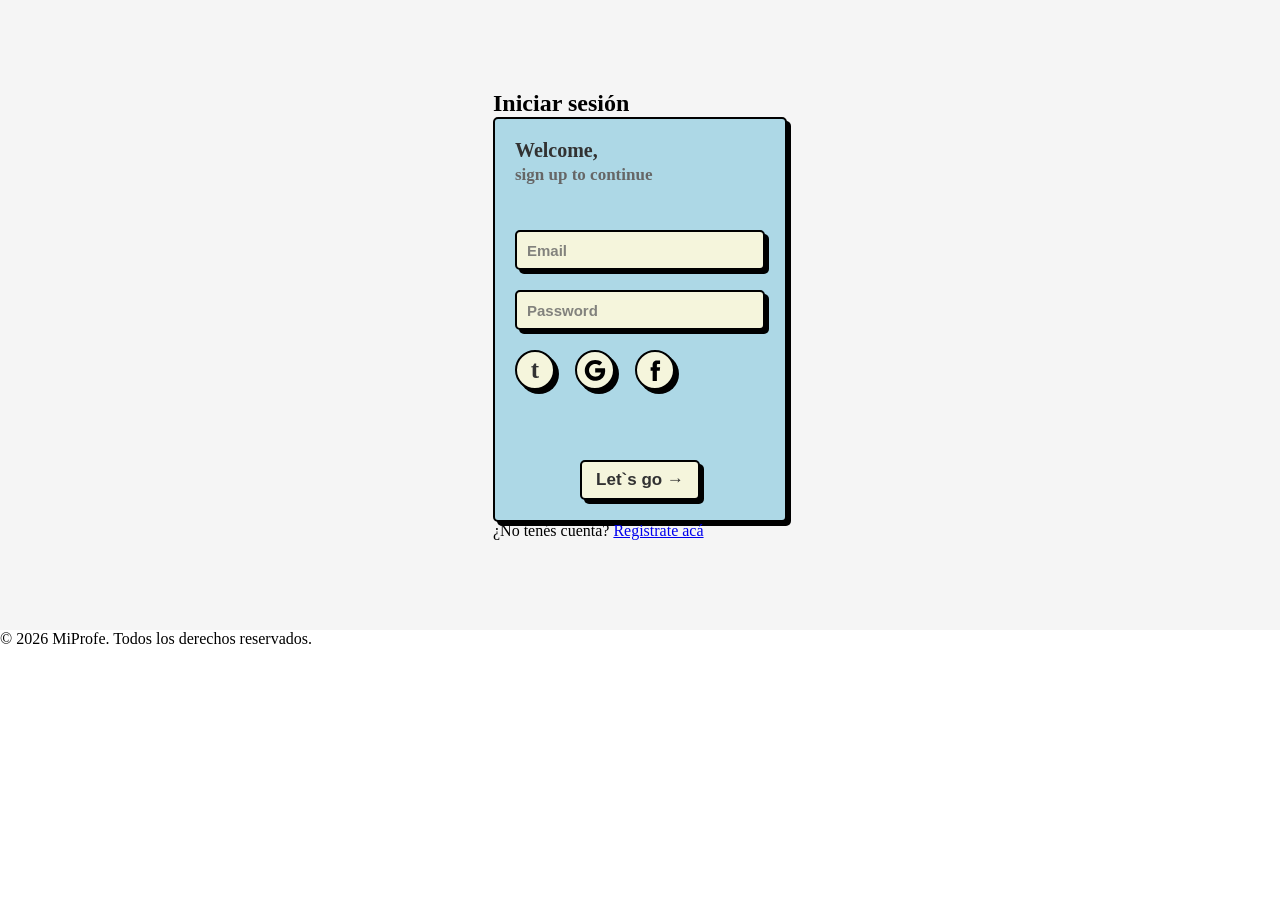
==== Login.html @ c134a7b1 "Agregamos formulario al login e implementamos el Style.css" ====
<!DOCTYPE html>
<html lang="en">
<head>
    <meta charset="UTF-8">
    <link rel="stylesheet" href="Estilo/style.css">
      <title>Iniciar sesión - MiProfe</title>
    <meta name="viewport" content="width=device-width, initial-scale=1.0">
</head>
<body>
  <main class="login-main">
    <section id="login">
      <h2>Iniciar sesión</h2>

     <!-- From Uiverse.io by ayyjayy2 --> 
<form class="form">
  <div class="title">Welcome,<br><span>sign up to continue</span></div>
  <input class="input" name="email" placeholder="Email" type="email">
  <input class="input" name="password" placeholder="Password" type="password">
  <div class="login-with">
    <div class="button-log"><b>t</b></div>
    <div class="button-log">
      <svg xmlns:xlink="http://www.w3.org/1999/xlink" xmlns="http://www.w3.org/2000/svg" xml:space="preserve" width="56.6934px" viewBox="0 0 56.6934 56.6934" version="1.1" style="enable-background:new 0 0 56.6934 56.6934;" id="Layer_1" height="56.6934px" class="icon"><path d="M51.981,24.4812c-7.7173-0.0038-15.4346-0.0019-23.1518-0.001c0.001,3.2009-0.0038,6.4018,0.0019,9.6017  c4.4693-0.001,8.9386-0.0019,13.407,0c-0.5179,3.0673-2.3408,5.8723-4.9258,7.5991c-1.625,1.0926-3.492,1.8018-5.4168,2.139  c-1.9372,0.3306-3.9389,0.3729-5.8713-0.0183c-1.9651-0.3921-3.8409-1.2108-5.4773-2.3649  c-2.6166-1.8383-4.6135-4.5279-5.6388-7.5549c-1.0484-3.0788-1.0561-6.5046,0.0048-9.5805  c0.7361-2.1679,1.9613-4.1705,3.5708-5.8002c1.9853-2.0324,4.5664-3.4853,7.3473-4.0811c2.3812-0.5083,4.8921-0.4113,7.2234,0.294  c1.9815,0.6016,3.8082,1.6874,5.3044,3.1163c1.5125-1.5039,3.0173-3.0164,4.527-4.5231c0.7918-0.811,1.624-1.5865,2.3908-2.4196  c-2.2928-2.1218-4.9805-3.8274-7.9172-4.9056C32.0723,4.0363,26.1097,3.995,20.7871,5.8372  C14.7889,7.8907,9.6815,12.3763,6.8497,18.0459c-0.9859,1.9536-1.7057,4.0388-2.1381,6.1836  C3.6238,29.5732,4.382,35.2707,6.8468,40.1378c1.6019,3.1768,3.8985,6.001,6.6843,8.215c2.6282,2.0958,5.6916,3.6439,8.9396,4.5078  c4.0984,1.0993,8.461,1.0743,12.5864,0.1355c3.7284-0.8581,7.256-2.6397,10.0725-5.24c2.977-2.7358,5.1006-6.3403,6.2249-10.2138  C52.5807,33.3171,52.7498,28.8064,51.981,24.4812z"></path></svg>
    </div>
    <div class="button-log">
      <svg class="icon" height="56.693px" id="Layer_1" version="1.1" viewBox="0 0 56.693 56.693" width="56.693px" xml:space="preserve" xmlns="http://www.w3.org/2000/svg" xmlns:xlink="http://www.w3.org/1999/xlink"><path d="M40.43,21.739h-7.645v-5.014c0-1.883,1.248-2.322,2.127-2.322c0.877,0,5.395,0,5.395,0V6.125l-7.43-0.029  c-8.248,0-10.125,6.174-10.125,10.125v5.518h-4.77v8.53h4.77c0,10.947,0,24.137,0,24.137h10.033c0,0,0-13.32,0-24.137h6.77  L40.43,21.739z"></path></svg>
    </div>
  </div>
  <button class="button-confirm">Let`s go →</button>
</form>
      <p>¿No tenés cuenta? <a href="Register.html">Registrate acá</a></p>
    </section>
  </main>

  <footer>
    <p>&copy; 2026 MiProfe. Todos los derechos reservados.</p>
  </footer>
</body>
</html>
---- Estilo/style.css ----
* {
  box-sizing: border-box;
  margin: 0;
  padding: 0;
}

/* Evita que el <ul> del botón afecte al nav */
.learn-more ul {
  list-style: none;
  margin: 0;
  padding: 0;
}
.login-main {
  display: flex;
  justify-content: center;
  align-items: center;
  height: 70vh;
  background-color: #f5f5f5;
}
.form {
  --input-focus: #2d8cf0;
  --font-color: #323232;
  --font-color-sub: #666;
  --bg-color: beige;
  --main-color: black;
  padding: 20px;
  background: lightblue;
  display: flex;
  flex-direction: column;
  align-items: flex-start;
  justify-content: center;
  gap: 20px;
  border-radius: 5px;
  border: 2px solid var(--main-color);
  box-shadow: 4px 4px var(--main-color);
}

.title {
  color: var(--font-color);
  font-weight: 900;
  font-size: 20px;
  margin-bottom: 25px;
}

.title span {
  color: var(--font-color-sub);
  font-weight: 600;
  font-size: 17px;
}

.input {
  width: 250px;
  height: 40px;
  border-radius: 5px;
  border: 2px solid var(--main-color);
  background-color: var(--bg-color);
  box-shadow: 4px 4px var(--main-color);
  font-size: 15px;
  font-weight: 600;
  color: var(--font-color);
  padding: 5px 10px;
  outline: none;
}

.input::placeholder {
  color: var(--font-color-sub);
  opacity: 0.8;
}

.input:focus {
  border: 2px solid var(--input-focus);
}

.login-with {
  display: flex;
  gap: 20px;
}

.button-log {
  cursor: pointer;
  width: 40px;
  height: 40px;
  border-radius: 100%;
  border: 2px solid var(--main-color);
  background-color: var(--bg-color);
  box-shadow: 4px 4px var(--main-color);
  color: var(--font-color);
  font-size: 25px;
  display: flex;
  justify-content: center;
  align-items: center;
}

.icon {
  width: 24px;
  height: 24px;
  fill: var(--main-color);
}

.button-log:active, .button-confirm:active {
  box-shadow: 0px 0px var(--main-color);
  transform: translate(3px, 3px);
}

.button-confirm {
  margin: 50px auto 0 auto;
  width: 120px;
  height: 40px;
  border-radius: 5px;
  border: 2px solid var(--main-color);
  background-color: var(--bg-color);
  box-shadow: 4px 4px var(--main-color);
  font-size: 17px;
  font-weight: 600;
  color: var(--font-color);
  cursor: pointer;
}
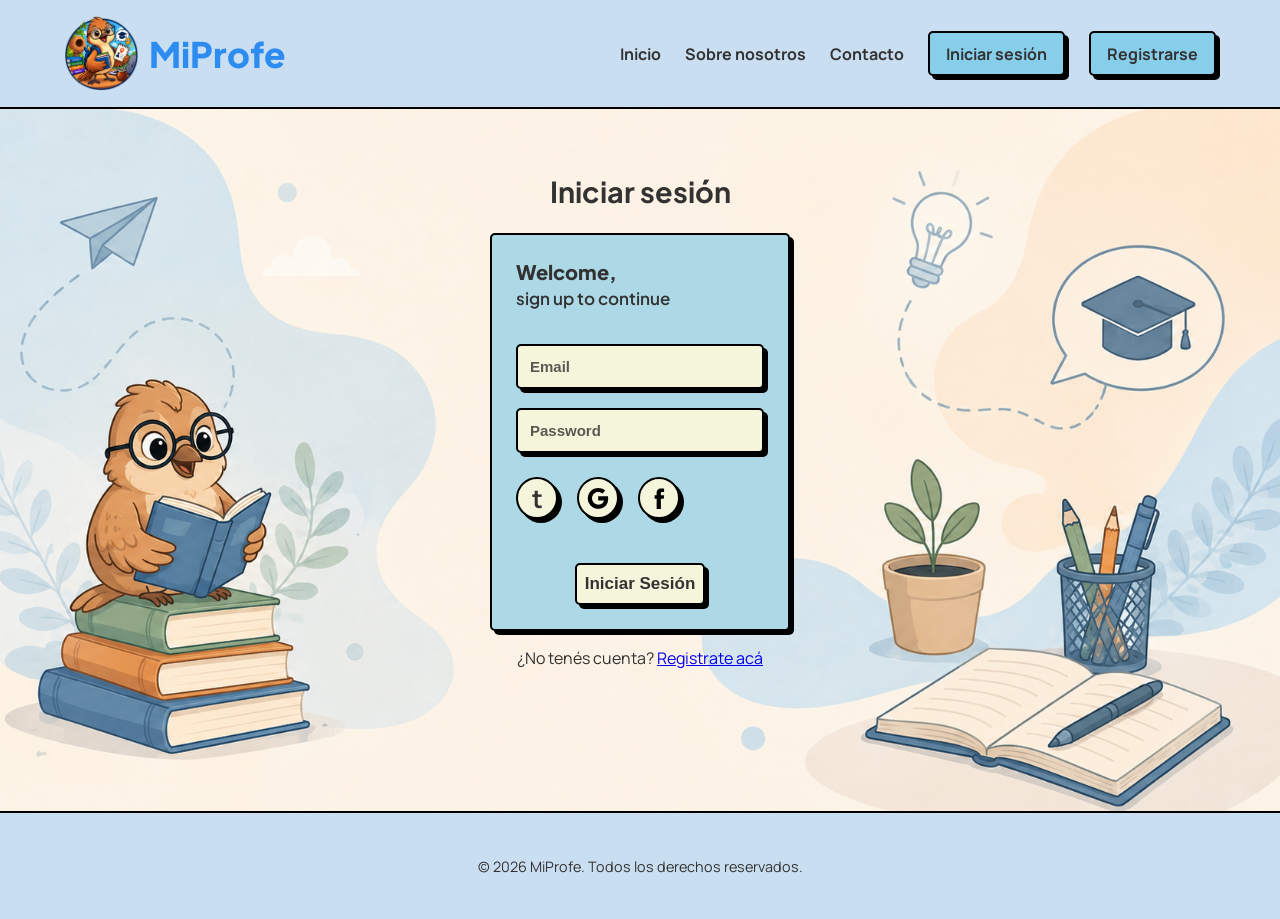
==== commit 308a3546: "Agregue carpeta de imagenes (logo, fondo), carpeta de estilo con sus respectivas variables, responsi" ====
--- a/Login.html
+++ b/Login.html
@@ -1,33 +1,83 @@
 <!DOCTYPE html>
 <html lang="en">
 <head>
-    <meta charset="UTF-8">
+  <meta charset="UTF-8">
     <link rel="stylesheet" href="Estilo/style.css">
+    <link rel="preconnect" href="https://fonts.googleapis.com">
+    <link rel="preconnect" href="https://fonts.gstatic.com" crossorigin>
+    <link href="https://fonts.googleapis.com/css2?family=Manrope:wght@400;500;600;700&family=Plus+Jakarta+Sans:wght@600;700;800&display=swap" rel="stylesheet">
+    <link rel="icon" href="./img/Logo_Principal.png">
       <title>Iniciar sesión - MiProfe</title>
     <meta name="viewport" content="width=device-width, initial-scale=1.0">
 </head>
 <body>
+<header>
+  <nav class="navbar">
+
+    <a href="index.html" class="logo">
+      <img src="./img/Logo_Principal.png" alt="">
+      MiProfe
+    </a>
+
+    <!-- Botón hamburguesa -->
+    <input type="checkbox" id="menu-toggle">
+
+    <label for="menu-toggle" class="menu__button">
+      <span></span>
+      <span></span>
+    </label>
+
+    <!-- Menú -->
+    <ul class="nav-links">
+      <li>
+        <a href="index.html">Inicio</a>
+      </li>
+
+      <li>
+        <a href="About.html">Sobre nosotros</a>
+      </li>
+
+      <li>
+        <a href="Contact.html">Contacto</a>
+      </li>
+
+      <li>
+        <a href="Login.html" class="nav-login">
+          Iniciar sesión
+        </a>
+      </li>
+
+      <li>
+        <a href="Register.html" class="nav-register">
+          Registrarse
+        </a>
+      </li>
+    </ul>
+
+  </nav>
+</header>
+
   <main class="login-main">
     <section id="login">
       <h2>Iniciar sesión</h2>
 
      <!-- From Uiverse.io by ayyjayy2 --> 
-<form class="form">
-  <div class="title">Welcome,<br><span>sign up to continue</span></div>
-  <input class="input" name="email" placeholder="Email" type="email">
-  <input class="input" name="password" placeholder="Password" type="password">
-  <div class="login-with">
-    <div class="button-log"><b>t</b></div>
-    <div class="button-log">
-      <svg xmlns:xlink="http://www.w3.org/1999/xlink" xmlns="http://www.w3.org/2000/svg" xml:space="preserve" width="56.6934px" viewBox="0 0 56.6934 56.6934" version="1.1" style="enable-background:new 0 0 56.6934 56.6934;" id="Layer_1" height="56.6934px" class="icon"><path d="M51.981,24.4812c-7.7173-0.0038-15.4346-0.0019-23.1518-0.001c0.001,3.2009-0.0038,6.4018,0.0019,9.6017  c4.4693-0.001,8.9386-0.0019,13.407,0c-0.5179,3.0673-2.3408,5.8723-4.9258,7.5991c-1.625,1.0926-3.492,1.8018-5.4168,2.139  c-1.9372,0.3306-3.9389,0.3729-5.8713-0.0183c-1.9651-0.3921-3.8409-1.2108-5.4773-2.3649  c-2.6166-1.8383-4.6135-4.5279-5.6388-7.5549c-1.0484-3.0788-1.0561-6.5046,0.0048-9.5805  c0.7361-2.1679,1.9613-4.1705,3.5708-5.8002c1.9853-2.0324,4.5664-3.4853,7.3473-4.0811c2.3812-0.5083,4.8921-0.4113,7.2234,0.294  c1.9815,0.6016,3.8082,1.6874,5.3044,3.1163c1.5125-1.5039,3.0173-3.0164,4.527-4.5231c0.7918-0.811,1.624-1.5865,2.3908-2.4196  c-2.2928-2.1218-4.9805-3.8274-7.9172-4.9056C32.0723,4.0363,26.1097,3.995,20.7871,5.8372  C14.7889,7.8907,9.6815,12.3763,6.8497,18.0459c-0.9859,1.9536-1.7057,4.0388-2.1381,6.1836  C3.6238,29.5732,4.382,35.2707,6.8468,40.1378c1.6019,3.1768,3.8985,6.001,6.6843,8.215c2.6282,2.0958,5.6916,3.6439,8.9396,4.5078  c4.0984,1.0993,8.461,1.0743,12.5864,0.1355c3.7284-0.8581,7.256-2.6397,10.0725-5.24c2.977-2.7358,5.1006-6.3403,6.2249-10.2138  C52.5807,33.3171,52.7498,28.8064,51.981,24.4812z"></path></svg>
-    </div>
-    <div class="button-log">
-      <svg class="icon" height="56.693px" id="Layer_1" version="1.1" viewBox="0 0 56.693 56.693" width="56.693px" xml:space="preserve" xmlns="http://www.w3.org/2000/svg" xmlns:xlink="http://www.w3.org/1999/xlink"><path d="M40.43,21.739h-7.645v-5.014c0-1.883,1.248-2.322,2.127-2.322c0.877,0,5.395,0,5.395,0V6.125l-7.43-0.029  c-8.248,0-10.125,6.174-10.125,10.125v5.518h-4.77v8.53h4.77c0,10.947,0,24.137,0,24.137h10.033c0,0,0-13.32,0-24.137h6.77  L40.43,21.739z"></path></svg>
-    </div>
-  </div>
-  <button class="button-confirm">Let`s go →</button>
-</form>
-      <p>¿No tenés cuenta? <a href="Register.html">Registrate acá</a></p>
+        <form class="form">
+          <div class="title">Welcome,<br><span>sign up to continue</span></div>
+          <input class="input" name="email" placeholder="Email" type="email">
+          <input class="input" name="password" placeholder="Password" type="password">
+          <div class="login-with">
+            <div class="button-log"><b>t</b></div>
+            <div class="button-log">
+              <svg xmlns:xlink="http://www.w3.org/1999/xlink" xmlns="http://www.w3.org/2000/svg" xml:space="preserve" width="56.6934px" viewBox="0 0 56.6934 56.6934" version="1.1" style="enable-background:new 0 0 56.6934 56.6934;" id="Layer_1" height="56.6934px" class="icon"><path d="M51.981,24.4812c-7.7173-0.0038-15.4346-0.0019-23.1518-0.001c0.001,3.2009-0.0038,6.4018,0.0019,9.6017  c4.4693-0.001,8.9386-0.0019,13.407,0c-0.5179,3.0673-2.3408,5.8723-4.9258,7.5991c-1.625,1.0926-3.492,1.8018-5.4168,2.139  c-1.9372,0.3306-3.9389,0.3729-5.8713-0.0183c-1.9651-0.3921-3.8409-1.2108-5.4773-2.3649  c-2.6166-1.8383-4.6135-4.5279-5.6388-7.5549c-1.0484-3.0788-1.0561-6.5046,0.0048-9.5805  c0.7361-2.1679,1.9613-4.1705,3.5708-5.8002c1.9853-2.0324,4.5664-3.4853,7.3473-4.0811c2.3812-0.5083,4.8921-0.4113,7.2234,0.294  c1.9815,0.6016,3.8082,1.6874,5.3044,3.1163c1.5125-1.5039,3.0173-3.0164,4.527-4.5231c0.7918-0.811,1.624-1.5865,2.3908-2.4196  c-2.2928-2.1218-4.9805-3.8274-7.9172-4.9056C32.0723,4.0363,26.1097,3.995,20.7871,5.8372  C14.7889,7.8907,9.6815,12.3763,6.8497,18.0459c-0.9859,1.9536-1.7057,4.0388-2.1381,6.1836  C3.6238,29.5732,4.382,35.2707,6.8468,40.1378c1.6019,3.1768,3.8985,6.001,6.6843,8.215c2.6282,2.0958,5.6916,3.6439,8.9396,4.5078  c4.0984,1.0993,8.461,1.0743,12.5864,0.1355c3.7284-0.8581,7.256-2.6397,10.0725-5.24c2.977-2.7358,5.1006-6.3403,6.2249-10.2138  C52.5807,33.3171,52.7498,28.8064,51.981,24.4812z"></path></svg>
+            </div>
+            <div class="button-log">
+              <svg class="icon" height="56.693px" id="Layer_1" version="1.1" viewBox="0 0 56.693 56.693" width="56.693px" xml:space="preserve" xmlns="http://www.w3.org/2000/svg" xmlns:xlink="http://www.w3.org/1999/xlink"><path d="M40.43,21.739h-7.645v-5.014c0-1.883,1.248-2.322,2.127-2.322c0.877,0,5.395,0,5.395,0V6.125l-7.43-0.029  c-8.248,0-10.125,6.174-10.125,10.125v5.518h-4.77v8.53h4.77c0,10.947,0,24.137,0,24.137h10.033c0,0,0-13.32,0-24.137h6.77  L40.43,21.739z"></path></svg>
+            </div>
+          </div>
+          <button class="button-confirm">Iniciar Sesión</button>
+        </form>
+          <p>¿No tenés cuenta? <a href="Register.html">Registrate acá</a></p>
     </section>
   </main>
 
--- a/Estilo/style.css
+++ b/Estilo/style.css
@@ -2,6 +2,277 @@
   box-sizing: border-box;
   margin: 0;
   padding: 0;
+}
+:root {
+
+  /* =========================
+     COLORES
+  ========================= */
+
+  --color-primary: #2d8cf0;
+  --color-primary-dark: #1769aa;
+  --color-secondary: #87ceeb;
+
+  --navbar-bg: #c9dff1;
+  --navbar-text: #323232;
+
+  --form-bg: lightblue;
+  --input-bg: beige;
+
+  --font-color: #323232;
+  --font-color-sub: #666666;
+
+  --border-color: #000000;
+
+  /* =========================
+     SOMBRAS
+  ========================= */
+
+  --shadow: 4px 4px var(--border-color);
+
+  /* =========================
+     TIPOGRAFÍAS
+  ========================= */
+
+  --font-heading: 'Plus Jakarta Sans', sans-serif;
+  --font-body: 'Manrope', sans-serif;
+
+  /* =========================
+     BORDES
+  ========================= */
+
+  --border-radius: 5px;
+}
+body {
+  font-family: var(--font-body);
+  color: var(--font-color);
+}
+
+h1,
+h2,
+h3,
+.logo,
+.title {
+  font-family: var(--font-heading);
+}
+.nav-links a,
+.nav-login,
+.nav-register {
+  font-family: var(--font-body);
+  font-weight: 900;
+}
+/* =========================
+   NAVBAR
+========================= */
+
+header {
+  width: 100%;
+  background-color: var(--navbar-bg);
+  border-bottom: 2px solid var(--border-color);
+}
+
+.navbar {
+  position: relative;
+  flex-wrap: wrap;
+
+  width: 100%;
+  min-height: 10vh;
+
+  padding: 1rem 5vw;
+
+  display: flex;
+  justify-content: space-between;
+  align-items: center;
+
+  background-color: var(--navbar-bg);
+}
+
+/* =========================
+   LOGO
+========================= */
+
+.logo {
+  display: flex;
+  align-items: center;
+  gap: 0.6rem;
+
+  color: var(--color-primary);
+
+  font-family: var(--font-heading);
+  font-size: 2.2rem;
+  font-weight: 800;
+
+  text-decoration: none;
+}
+
+.logo img {
+  width: 75px;
+  height: 75px;
+
+  object-fit: contain;
+}
+
+.logo span {
+  line-height: 1;
+}
+
+/* =========================
+   LINKS
+========================= */
+
+.nav-links {
+  display: flex;
+  align-items: center;
+  gap: 1.5rem;
+
+  list-style: none;
+
+  margin: 0;
+  padding: 0;
+}
+
+.nav-links a {
+  color: var(--navbar-text);
+
+  font-family: var(--font-body);
+  font-weight: 700;
+
+  text-decoration: none;
+
+  transition: 0.2s ease;
+}
+
+.nav-links a:hover {
+  color: var(--color-primary);
+}
+
+/* =========================
+   BOTÓN LOGIN
+========================= */
+
+.nav-login {
+  display: inline-block;
+
+  padding: 0.6rem 1rem;
+
+  border: 2px solid var(--border-color);
+  border-radius: var(--border-radius);
+
+  background-color: var(--color-secondary);
+
+  box-shadow: var(--shadow);
+
+  transition: 0.15s ease;
+}
+
+.nav-login:hover {
+  color: var(--navbar-text) !important;
+  transform: translate(2px, 2px);
+  box-shadow: 2px 2px var(--border-color);
+}
+
+/* =========================
+   BOTÓN REGISTRARSE
+========================= */
+
+.nav-register {
+  display: inline-block;
+
+  padding: 0.6rem 1rem;
+
+  border: 2px solid var(--border-color);
+  border-radius: var(--border-radius);
+
+  background-color: var(--color-secondary);
+
+  color: var(--font-color) !important;
+
+  box-shadow: var(--shadow);
+
+  transition: 0.15s ease;
+}
+
+.nav-register:hover {
+  color: var(--font-color) !important;
+
+  transform: translate(2px, 2px);
+
+  box-shadow: 2px 2px var(--border-color);
+}
+
+/* =========================
+   HAMBURGER MENU
+========================= */
+
+#menu-toggle {
+  display: none;
+}
+
+.menu__button {
+  display: none;
+
+  position: relative;
+
+  width: 40px;
+  height: 40px;
+
+  cursor: pointer;
+
+  align-items: center;
+  justify-content: center;
+
+  border-radius: 50%;
+
+  background-color: var(--navbar-bg);
+
+  border: 2px solid var(--border-color);
+
+  box-shadow: var(--shadow);
+
+  transition: 0.2s ease;
+}
+
+/* Barras */
+
+.menu__button span {
+  position: absolute;
+
+  width: 20px;
+  height: 2px;
+
+  background-color: var(--navbar-text);
+
+  border-radius: 2px;
+
+  transition: 0.3s ease;
+}
+
+.menu__button span:first-child {
+  transform: translateY(-4px);
+}
+
+.menu__button span:last-child {
+  transform: translateY(4px);
+}
+
+/* =========================
+   HAMBURGER ABIERTO
+========================= */
+
+#menu-toggle:checked + .menu__button {
+  background-color: var(--color-primary);
+}
+
+#menu-toggle:checked + .menu__button span {
+  background-color: white;
+}
+
+#menu-toggle:checked + .menu__button span:first-child {
+  transform: rotate(45deg);
+}
+
+#menu-toggle:checked + .menu__button span:last-child {
+  transform: rotate(-45deg);
 }
 
 /* Evita que el <ul> del botón afecte al nav */
@@ -11,35 +282,59 @@
   padding: 0;
 }
 .login-main {
+  min-height: 78vh;
+  padding: 4rem 2rem;
+
   display: flex;
   justify-content: center;
-  align-items: center;
-  height: 70vh;
-  background-color: #f5f5f5;
+  align-items: flex-start;
+
+  background-image: url("../img/Fondo_Login_Register.png");
+  background-size: cover;
+  background-position: center;
+  background-repeat: no-repeat;
+}
+
+#login {
+  display: flex;
+  flex-direction: column;
+  align-items: center;
+  gap: 1rem;
+}
+
+#login h2 {
+  font-size: 1.8rem;
+  margin-bottom: 0.5rem;
 }
 .form {
-  --input-focus: #2d8cf0;
-  --font-color: #323232;
-  --font-color-sub: #666;
-  --bg-color: beige;
-  --main-color: black;
-  padding: 20px;
-  background: lightblue;
+  --input-focus: var(--color-primary);
+  --font-color: var(--font-color);
+  --font-color-sub: var(--font-color-sub);
+  --bg-color: var(--input-bg);
+  --main-color: var(--border-color);
+
+  width: 300px;
+  padding: 1.5rem;
+
+  background: var(--form-bg);
+
   display: flex;
   flex-direction: column;
   align-items: flex-start;
   justify-content: center;
-  gap: 20px;
-  border-radius: 5px;
-  border: 2px solid var(--main-color);
-  box-shadow: 4px 4px var(--main-color);
+
+  gap: 1.2rem;
+
+  border-radius: var(--border-radius);
+  border: 2px solid var(--border-color);
+  box-shadow: var(--shadow);
 }
 
 .title {
   color: var(--font-color);
   font-weight: 900;
   font-size: 20px;
-  margin-bottom: 25px;
+  margin-bottom: 1rem;
 }
 
 .title span {
@@ -49,16 +344,20 @@
 }
 
 .input {
-  width: 250px;
-  height: 40px;
-  border-radius: 5px;
-  border: 2px solid var(--main-color);
-  background-color: var(--bg-color);
-  box-shadow: 4px 4px var(--main-color);
+  width: 100%;
+  height: 45px;
+
+  border-radius: var(--border-radius);
+  border: 2px solid var(--border-color);
+
+  background-color: var(--input-bg);
+  box-shadow: var(--shadow);
+
   font-size: 15px;
   font-weight: 600;
   color: var(--font-color);
-  padding: 5px 10px;
+
+  padding: 0.5rem 0.75rem;
   outline: none;
 }
 
@@ -73,19 +372,25 @@
 
 .login-with {
   display: flex;
-  gap: 20px;
+  gap: 1.2rem;
+  margin-top: 0.3rem;
 }
 
 .button-log {
   cursor: pointer;
-  width: 40px;
-  height: 40px;
-  border-radius: 100%;
-  border: 2px solid var(--main-color);
-  background-color: var(--bg-color);
-  box-shadow: 4px 4px var(--main-color);
+
+  width: 42px;
+  height: 42px;
+
+  border-radius: 50%;
+  border: 2px solid var(--border-color);
+
+  background-color: var(--input-bg);
+  box-shadow: var(--shadow);
+
   color: var(--font-color);
   font-size: 25px;
+
   display: flex;
   justify-content: center;
   align-items: center;
@@ -103,16 +408,97 @@
 }
 
 .button-confirm {
-  margin: 50px auto 0 auto;
-  width: 120px;
-  height: 40px;
-  border-radius: 5px;
-  border: 2px solid var(--main-color);
-  background-color: var(--bg-color);
-  box-shadow: 4px 4px var(--main-color);
+  margin: 1.5rem auto 0 auto;
+
+  width: 130px;
+  height: 42px;
+
+  border-radius: var(--border-radius);
+  border: 2px solid var(--border-color);
+
+  background-color: var(--input-bg);
+  box-shadow: var(--shadow);
+
   font-size: 17px;
   font-weight: 600;
   color: var(--font-color);
+
   cursor: pointer;
 }
 
+footer {
+  min-height: 12vh;
+
+  display: flex;
+  justify-content: center;
+  align-items: center;
+
+  padding: 1rem;
+
+  background-color: var(--navbar-bg);
+  border-top: 2px solid var(--border-color);
+
+  color: var(--font-color);
+  font-size: 0.9rem;
+}
+
+/* =========================
+   TABLET / CELULAR
+========================= */
+
+@media (max-width: 768px) {
+
+  .navbar {
+    min-height: 9vh;
+
+    padding: 1rem 5vw;
+
+    flex-direction: row;
+    justify-content: space-between;
+  }
+
+  /* Mostrar botón */
+
+  .menu__button {
+    display: flex;
+  }
+
+  /* Ocultar menú */
+
+.nav-links {
+  display: none;
+
+  width: 100%;
+
+  padding: 1.5rem 1rem;
+
+  flex-direction: column;
+  align-items: center;
+
+  gap: 1.2rem;
+
+  background-color: var(--navbar-bg);
+}
+
+  /* Mostrar menú */
+
+  #menu-toggle:checked ~ .nav-links {
+    display: flex;
+  }
+
+  .nav-links li {
+    width: 100%;
+
+    text-align: center;
+  }
+
+  .nav-login,
+  .nav-register {
+    display: block;
+
+    width: 90%;
+
+    margin: 0 auto;
+  }
+
+}
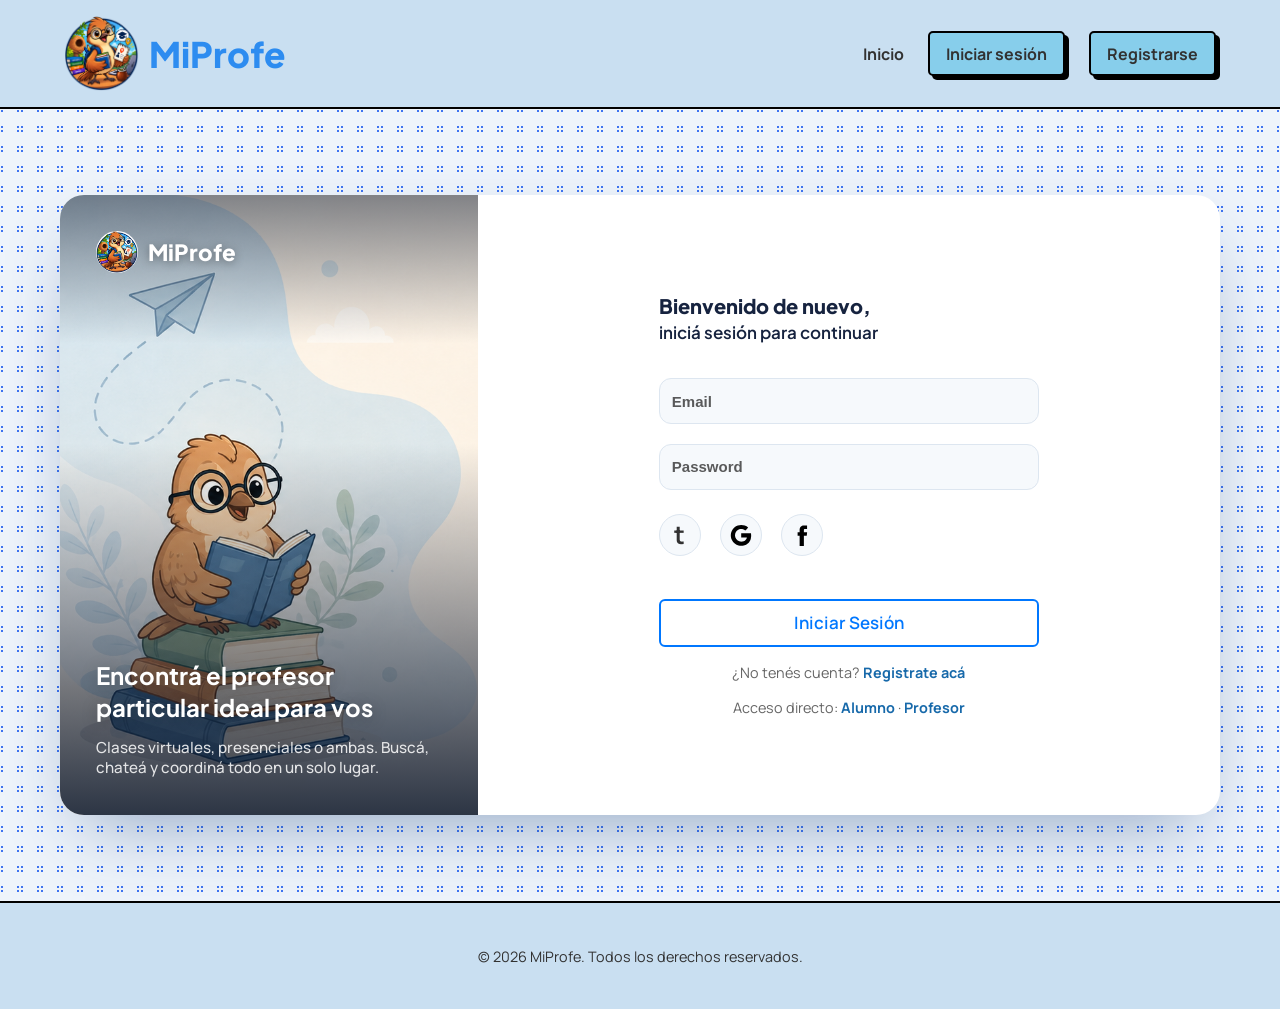
==== commit f4ba93c9: "modifique el diseño de index, alumnos y profesores" ====
--- a/Login.html
+++ b/Login.html
@@ -34,14 +34,6 @@
       </li>
 
       <li>
-        <a href="About.html">Sobre nosotros</a>
-      </li>
-
-      <li>
-        <a href="Contact.html">Contacto</a>
-      </li>
-
-      <li>
         <a href="Login.html" class="nav-login">
           Iniciar sesión
         </a>
@@ -57,15 +49,34 @@
   </nav>
 </header>
 
-  <main class="login-main">
-    <section id="login">
-      <h2>Iniciar sesión</h2>
+  <main class="Principal-Registro">
+    <div class="auth-layout">
 
-     <!-- From Uiverse.io by ayyjayy2 --> 
-        <form class="form">
-          <div class="title">Welcome,<br><span>sign up to continue</span></div>
-          <input class="input" name="email" placeholder="Email" type="email">
-          <input class="input" name="password" placeholder="Password" type="password">
+      <div class="auth-visual">
+        <div class="auth-visual-content">
+          <a href="index.html" class="auth-visual-logo">
+            <img src="./img/Logo_Principal.png" alt="">
+            MiProfe
+          </a>
+
+          <blockquote class="auth-visual-quote">
+            Encontrá el profesor particular ideal para vos
+            <span>Clases virtuales, presenciales o ambas. Buscá, chateá y coordiná todo en un solo lugar.</span>
+          </blockquote>
+        </div>
+      </div>
+
+      <div class="auth-panel">
+        <!-- Mismo estilo que Register.html -->
+        <form class="form form--register form--login" action="#" method="post">
+          <div class="title">Bienvenido de nuevo,<br><span>iniciá sesión para continuar</span></div>
+
+          <label for="email" class="sr-only">Email</label>
+          <input class="input" name="email" id="email" placeholder="Email" type="email">
+
+          <label for="password" class="sr-only">Password</label>
+          <input class="input" name="password" id="password" placeholder="Password" type="password">
+
           <div class="login-with">
             <div class="button-log"><b>t</b></div>
             <div class="button-log">
@@ -75,10 +86,14 @@
               <svg class="icon" height="56.693px" id="Layer_1" version="1.1" viewBox="0 0 56.693 56.693" width="56.693px" xml:space="preserve" xmlns="http://www.w3.org/2000/svg" xmlns:xlink="http://www.w3.org/1999/xlink"><path d="M40.43,21.739h-7.645v-5.014c0-1.883,1.248-2.322,2.127-2.322c0.877,0,5.395,0,5.395,0V6.125l-7.43-0.029  c-8.248,0-10.125,6.174-10.125,10.125v5.518h-4.77v8.53h4.77c0,10.947,0,24.137,0,24.137h10.033c0,0,0-13.32,0-24.137h6.77  L40.43,21.739z"></path></svg>
             </div>
           </div>
-          <button class="button-confirm">Iniciar Sesión</button>
+
+          <button type="submit" class="button-confirm">Iniciar Sesión</button>
         </form>
-          <p>¿No tenés cuenta? <a href="Register.html">Registrate acá</a></p>
-    </section>
+        <p class="auth-switch">¿No tenés cuenta? <a href="Register.html">Registrate acá</a></p>
+        <p class="auth-switch">Acceso directo: <a href="alumno/principalAlumno.html">Alumno</a> · <a href="profesor/PrincipalProfesor.html">Profesor</a></p>
+      </div>
+
+    </div>
   </main>
 
   <footer>
--- a/Estilo/style.css
+++ b/Estilo/style.css
@@ -23,6 +23,11 @@
   --font-color-sub: #666666;
 
   --border-color: #000000;
+
+  --accent-verde: #22b07d;
+  --accent-naranja: #ff8a3d;
+  --accent-violeta: #8b5cf6;
+  --accent-rojo: #e6483f;
 
   /* =========================
      SOMBRAS
@@ -281,31 +286,6 @@
   margin: 0;
   padding: 0;
 }
-.login-main {
-  min-height: 78vh;
-  padding: 4rem 2rem;
-
-  display: flex;
-  justify-content: center;
-  align-items: flex-start;
-
-  background-image: url("../img/Fondo_Login_Register.png");
-  background-size: cover;
-  background-position: center;
-  background-repeat: no-repeat;
-}
-
-#login {
-  display: flex;
-  flex-direction: column;
-  align-items: center;
-  gap: 1rem;
-}
-
-#login h2 {
-  font-size: 1.8rem;
-  margin-bottom: 0.5rem;
-}
 .form {
   --input-focus: var(--color-primary);
   --font-color: var(--font-color);
@@ -501,4 +481,1197 @@
     margin: 0 auto;
   }
 
+}
+
+.Principal-Registro {
+  min-height: 88vh;
+  padding: 2.5rem 2rem;
+
+  display: flex;
+  justify-content: center;
+  align-items: center;
+
+  /* From Uiverse.io by Deri-Kurniawan */
+  background-color: #eef4fb;
+  background-image:
+    radial-gradient(circle at 10% 10%, #3e73f0 5%, transparent 5%),
+    radial-gradient(circle at 90% 10%, #3e73f0 5%, transparent 5%),
+    radial-gradient(circle at 90% 90%, #3e73f0 5%, transparent 5%),
+    radial-gradient(circle at 10% 90%, #3e73f0 5%, transparent 5%);
+  background-size: 20px 20px;
+}
+
+/* =========================
+   AUTH LAYOUT (Register) - panel dividido
+========================= */
+
+.auth-layout {
+  width: 100%;
+  max-width: 1160px;
+
+  display: flex;
+  align-items: stretch;
+  min-height: 620px;
+
+  background-color: #ffffff;
+  border-radius: 24px;
+  box-shadow: 0 30px 70px -25px rgba(23, 62, 122, 0.45);
+
+  overflow: hidden;
+}
+
+.auth-visual {
+  position: relative;
+  flex: 1 1 36%;
+  min-width: 280px;
+
+  background-image: url("../img/Fondo_Login_Register.png");
+  background-size: cover;
+  background-position: left center;
+}
+
+.auth-visual::after {
+  content: "";
+  position: absolute;
+  inset: 0;
+
+  background:
+    linear-gradient(to bottom, rgba(8, 20, 40, 0.5) 0%, rgba(8, 20, 40, 0) 24%),
+    linear-gradient(to top, rgba(8, 20, 40, 0.85) 0%, rgba(8, 20, 40, 0) 60%);
+}
+
+.auth-visual-content {
+  position: relative;
+  z-index: 1;
+
+  height: 100%;
+  padding: 2.25rem;
+
+  display: flex;
+  flex-direction: column;
+  justify-content: space-between;
+}
+
+.auth-visual-logo {
+  display: flex;
+  align-items: center;
+  gap: 0.6rem;
+
+  font-family: var(--font-heading);
+  font-size: 1.4rem;
+  font-weight: 800;
+  color: #ffffff;
+  text-decoration: none;
+  text-shadow: 0 2px 10px rgba(0, 0, 0, 0.35);
+}
+
+.auth-visual-logo img {
+  width: 42px;
+  height: 42px;
+
+  border-radius: 50%;
+  background-color: #ffffff;
+  object-fit: contain;
+}
+
+.auth-visual-quote {
+  max-width: 22rem;
+  margin: 0;
+
+  font-family: var(--font-heading);
+  font-size: 1.5rem;
+  font-weight: 700;
+  line-height: 1.35;
+  color: #ffffff;
+  text-shadow: 0 2px 16px rgba(0, 0, 0, 0.25);
+}
+
+.auth-visual-quote span {
+  display: block;
+  margin-top: 0.9rem;
+
+  font-family: var(--font-body);
+  font-size: 0.95rem;
+  font-weight: 500;
+  color: rgba(255, 255, 255, 0.85);
+  text-shadow: none;
+}
+
+.auth-panel {
+  flex: 1 1 64%;
+
+  display: flex;
+  flex-direction: column;
+  align-items: center;
+  justify-content: center;
+  gap: 1rem;
+
+  padding: 3rem 2.5rem;
+}
+
+.auth-switch {
+  font-size: 0.9rem;
+  color: var(--font-color-sub);
+  text-align: center;
+}
+
+.auth-switch a {
+  color: var(--color-primary-dark);
+  font-weight: 700;
+  text-decoration: none;
+}
+
+.auth-switch a:hover {
+  text-decoration: underline;
+}
+
+@media (max-width: 860px) {
+  .Principal-Registro {
+    padding: 1.5rem 1rem;
+  }
+
+  .auth-layout {
+    flex-direction: column;
+    min-height: auto;
+    border-radius: 20px;
+  }
+
+  .auth-visual {
+    flex: none;
+    min-height: 180px;
+  }
+
+  .auth-visual-quote {
+    font-size: 1.2rem;
+  }
+
+  .auth-panel {
+    padding: 2rem 1.5rem;
+  }
+}
+
+.Principal-inicio {
+  min-height: 78vh;
+  padding: 15px 0 15px 0;
+
+  display: flex;
+  justify-content: center;
+  align-items: center;
+  flex-direction: column;
+
+  /* From Uiverse.io by Deri-Kurniawan */
+  background-color: #eef4fb;
+  background-image:
+    radial-gradient(circle at 10% 10%, #3e73f0 5%, transparent 5%),
+    radial-gradient(circle at 90% 10%, #3e73f0 5%, transparent 5%),
+    radial-gradient(circle at 90% 90%, #3e73f0 5%, transparent 5%),
+    radial-gradient(circle at 10% 90%, #3e73f0 5%, transparent 5%);
+  background-size: 20px 20px;
+}
+
+/* =========================
+   AUTH (Login / Register) - look moderno de tarjeta
+   (extiende .form / .input / .button-confirm originales)
+========================= */
+
+.form--register {
+  width: 100%;
+  max-width: 580px;
+
+  background: transparent;
+  border: none;
+  box-shadow: none;
+  padding: 0;
+}
+
+/* Login usa la misma tarjeta pero más angosta (solo 2 campos) */
+.form--login {
+  max-width: 380px;
+}
+
+/* Look moderno compartido por Login y Register */
+.form--register .title {
+  color: #16233f;
+}
+
+.form--register .title span {
+  color: var(--font-color-sub);
+}
+
+.form--register .input {
+  height: 46px;
+
+  border: 1.5px solid #dde6f0;
+  border-radius: 12px;
+  box-shadow: none;
+  background-color: #f6f9fc;
+}
+
+.form--register .input:focus {
+  border-color: var(--color-primary);
+  background-color: #ffffff;
+  box-shadow: 0 0 0 4px rgba(45, 140, 240, 0.15);
+}
+
+.form--register textarea.input {
+  height: auto;
+}
+
+.form--register .option-group {
+  border: 1.5px solid #dde6f0;
+  border-radius: 12px;
+  box-shadow: none;
+  background-color: #f6f9fc;
+}
+
+.form--register .form-subtitle {
+  border-top: 1.5px solid #dde6f0;
+}
+
+/* From Uiverse.io by yaasiinaxmed, adaptado a botón de ancho completo */
+.form--register .button-confirm {
+  --color: #0077ff;
+
+  width: 100%;
+  height: 48px;
+  overflow: hidden;
+
+  display: flex;
+  align-items: center;
+  justify-content: center;
+
+  font-family: inherit;
+  font-size: 17px;
+  color: var(--color);
+
+  background: transparent;
+  border: 2px solid var(--color);
+  border-radius: 6px;
+  box-shadow: none;
+
+  position: relative;
+  z-index: 1;
+  cursor: pointer;
+}
+
+.form--register .button-confirm::before {
+  content: "";
+  position: absolute;
+  z-index: -1;
+
+  width: 1000px;
+  height: 1000px;
+  border-radius: 50%;
+  background: var(--color);
+
+  top: 100%;
+  left: 100%;
+  transition: 0.3s all;
+}
+
+.form--register .button-confirm:hover {
+  color: #ffffff;
+}
+
+.form--register .button-confirm:hover::before {
+  top: -160px;
+  left: -160px;
+}
+
+.form--register .button-log {
+  border: 1.5px solid #dde6f0;
+  box-shadow: none;
+  background-color: #f6f9fc;
+}
+
+.form--register .button-log:active {
+  box-shadow: none;
+  transform: translateY(1px);
+}
+
+/* Radios ocultos que controlan el paso actual (sin JS) */
+.step-toggle {
+  display: none;
+}
+
+.form-step {
+  width: 100%;
+
+  display: flex;
+  flex-direction: column;
+  align-items: flex-start;
+  gap: 1.2rem;
+}
+
+#contenido-paso-2 {
+  display: none;
+}
+
+.form:has(#paso-2:checked) #contenido-paso-1 {
+  display: none;
+}
+
+.form:has(#paso-2:checked) #contenido-paso-2 {
+  display: flex;
+}
+
+.form-step-title {
+  align-self: flex-start;
+
+  font-family: var(--font-heading);
+  font-size: 0.85rem;
+  font-weight: 800;
+  letter-spacing: 0.04em;
+  text-transform: uppercase;
+  color: var(--color-primary-dark);
+}
+
+.paso-atras {
+  align-self: flex-start;
+
+  font-size: 0.85rem;
+  font-weight: 700;
+  color: var(--font-color-sub);
+  text-decoration: underline;
+
+  cursor: pointer;
+}
+
+.form-fields {
+  width: 100%;
+
+  display: grid;
+  grid-template-columns: 1fr 1fr;
+  align-items: start;
+  gap: 1rem 1.2rem;
+}
+
+/* Elementos que ocupan las 2 columnas dentro de .form-fields */
+.form-fields .form-subtitle,
+.form-fields textarea.input,
+.form-fields .option-group,
+.form-fields .field-wide {
+  grid-column: 1 / -1;
+}
+
+@media (max-width: 560px) {
+  .form-fields {
+    grid-template-columns: 1fr;
+  }
+}
+
+.form-subtitle {
+  align-self: stretch;
+  margin-top: 0.2rem;
+  padding-top: 0.9rem;
+
+  border-top: 2px dashed var(--border-color);
+
+  font-family: var(--font-heading);
+  font-size: 0.8rem;
+  font-weight: 800;
+  letter-spacing: 0.04em;
+  text-transform: uppercase;
+  color: var(--color-primary-dark);
+}
+
+.form select.input {
+  cursor: pointer;
+}
+
+.form textarea.input {
+  height: auto;
+  min-height: 90px;
+
+  font-family: var(--font-body);
+  resize: vertical;
+}
+
+.sr-only {
+  position: absolute;
+
+  width: 1px;
+  height: 1px;
+  margin: -1px;
+  padding: 0;
+
+  overflow: hidden;
+  clip: rect(0, 0, 0, 0);
+  white-space: nowrap;
+  border: 0;
+}
+
+/* Grupo de opciones (radios/checkboxes): selección de rol, modalidad, etc. */
+.option-group {
+  width: 100%;
+
+  border: 2px solid var(--border-color);
+  border-radius: var(--border-radius);
+
+  background-color: var(--input-bg);
+  box-shadow: var(--shadow);
+
+  padding: 0.75rem 1rem 0.9rem;
+}
+
+.option-group legend {
+  margin-left: -0.3rem;
+  padding: 0 0.3rem;
+
+  font-size: 0.8rem;
+  font-weight: 700;
+  color: var(--font-color-sub);
+}
+
+.option-list {
+  display: flex;
+  flex-wrap: wrap;
+  gap: 0.9rem;
+  margin-top: 0.5rem;
+}
+
+.option-item {
+  display: flex;
+  align-items: center;
+  gap: 0.4rem;
+
+  font-size: 0.9rem;
+  font-weight: 600;
+  color: var(--font-color);
+
+  cursor: pointer;
+}
+
+.option-item input {
+  width: 16px;
+  height: 16px;
+
+  accent-color: var(--color-primary);
+  cursor: pointer;
+}
+
+.terms-check {
+  display: flex;
+  align-items: flex-start;
+  gap: 0.6rem;
+
+  font-size: 0.85rem;
+  color: var(--font-color-sub);
+
+  cursor: pointer;
+}
+
+.terms-check input {
+  flex-shrink: 0;
+  margin-top: 0.2rem;
+
+  width: 16px;
+  height: 16px;
+
+  accent-color: var(--color-primary);
+  cursor: pointer;
+}
+
+.terms-check span {
+  flex: 1 1 auto;
+  min-width: 0;
+}
+
+.terms-check a {
+  color: var(--color-primary-dark);
+  font-weight: 700;
+}
+
+/* Mostrar solo los campos del rol elegido (los navegadores sin
+   soporte para :has() simplemente muestran ambos bloques) */
+.form:has(#rol-alumno:checked) .campos-profesor {
+  display: none;
+}
+
+.form:has(#rol-profesor:checked) .campos-alumno {
+  display: none;
+}
+
+@media (max-width: 480px) {
+  .form--register {
+    width: 100%;
+  }
+}
+
+/* =========================
+   INDEX - MAIN (secciones)
+========================= */
+
+.Principal-inicio {
+  padding: 3rem 4vw;
+}
+
+.inicio-contenido {
+  width: 100%;
+  max-width: 1220px;
+  margin: 0 auto;
+
+  display: flex;
+  flex-direction: column;
+  gap: 4.5rem;
+
+  padding: 3rem 4vw 4rem;
+
+  background-color: #ffffff;
+  border: 2px solid var(--border-color);
+  border-radius: var(--border-radius);
+  box-shadow: 8px 8px var(--border-color);
+}
+
+.inicio-contenido > section {
+  width: 100%;
+  max-width: 1100px;
+  margin: 0 auto;
+}
+
+.badge {
+  display: inline-block;
+
+  padding: 0.4rem 0.9rem;
+
+  border: 2px solid var(--border-color);
+  border-radius: 20px;
+
+  background-color: var(--color-secondary);
+
+  font-size: 0.8rem;
+  font-weight: 700;
+  color: var(--font-color);
+}
+
+.badge--center {
+  display: block;
+  width: fit-content;
+  margin: 0 auto 1rem;
+}
+
+/* --- Hero --- */
+
+.hero {
+  display: grid;
+  grid-template-columns: 1.1fr 0.9fr;
+  align-items: center;
+  gap: 3rem;
+}
+
+.hero-content {
+  display: flex;
+  flex-direction: column;
+  align-items: flex-start;
+  gap: 1.1rem;
+}
+
+.hero-content h1 {
+  font-size: 2.6rem;
+  line-height: 1.15;
+  color: var(--font-color);
+}
+
+.hero-content h1 .highlight {
+  color: var(--color-primary);
+}
+
+.hero-subtitle {
+  max-width: 32rem;
+  color: var(--font-color-sub);
+  font-size: 1.05rem;
+}
+
+.hero-popular {
+  font-size: 0.9rem;
+  color: var(--font-color-sub);
+}
+
+.hero-popular strong {
+  color: var(--font-color);
+}
+
+.hero-search {
+  width: 100%;
+
+  display: flex;
+  flex-wrap: wrap;
+  gap: 0.7rem;
+
+  padding: 0.6rem;
+
+  border: 2px solid var(--border-color);
+  border-radius: var(--border-radius);
+
+  background-color: var(--input-bg);
+  box-shadow: var(--shadow);
+}
+
+.hero-search-field {
+  flex: 1 1 220px;
+
+  display: flex;
+  align-items: center;
+  gap: 0.5rem;
+
+  padding: 0 0.6rem;
+}
+
+.hero-search-field--zona {
+  flex: 0 1 160px;
+  border-left: 2px solid var(--border-color);
+}
+
+.hero-search-icon {
+  flex-shrink: 0;
+  width: 18px;
+  height: 18px;
+  color: var(--font-color-sub);
+}
+
+.hero-search input {
+  width: 100%;
+  height: 42px;
+
+  border: none;
+  background: transparent;
+
+  font-family: var(--font-body);
+  font-size: 0.9rem;
+  color: var(--font-color);
+
+  outline: none;
+}
+
+.hero-search input::placeholder {
+  color: var(--font-color-sub);
+}
+
+.hero-search button {
+  flex: 0 0 auto;
+
+  padding: 0 1.4rem;
+
+  border: 2px solid var(--border-color);
+  border-radius: var(--border-radius);
+
+  background-color: var(--color-primary);
+
+  font-family: var(--font-body);
+  font-weight: 700;
+  color: #ffffff;
+
+  cursor: pointer;
+  transition: 0.15s ease;
+}
+
+.hero-search button:hover {
+  transform: translate(2px, 2px);
+}
+
+/* --- Hero visual / tarjeta de perfil --- */
+
+.hero-visual {
+  position: relative;
+
+  display: flex;
+  justify-content: center;
+  align-items: center;
+
+  min-height: 320px;
+}
+
+.hero-visual-bg {
+  position: absolute;
+  inset: 10% 0 0 10%;
+
+  border: 2px solid var(--border-color);
+  border-radius: 24px;
+
+  background-color: var(--color-secondary);
+}
+
+.profile-card {
+  position: relative;
+  z-index: 1;
+
+  width: min(320px, 100%);
+  padding: 1.25rem;
+
+  display: flex;
+  flex-direction: column;
+  gap: 1rem;
+
+  background-color: #ffffff;
+  border: 2px solid var(--border-color);
+  border-radius: var(--border-radius);
+  box-shadow: var(--shadow);
+}
+
+.profile-card-top,
+.profe-card .profile-card-top {
+  display: flex;
+  align-items: center;
+  gap: 0.7rem;
+}
+
+.avatar {
+  flex-shrink: 0;
+
+  width: 44px;
+  height: 44px;
+
+  display: flex;
+  align-items: center;
+  justify-content: center;
+
+  border: 2px solid var(--border-color);
+  border-radius: 50%;
+
+  background-color: var(--color-secondary);
+
+  font-family: var(--font-heading);
+  font-weight: 800;
+  font-size: 0.85rem;
+  color: var(--font-color);
+}
+
+.profile-card-info {
+  flex: 1 1 auto;
+  min-width: 0;
+}
+
+.profile-card-info strong {
+  display: block;
+  font-family: var(--font-heading);
+  font-size: 0.95rem;
+}
+
+.profile-card-info p {
+  font-size: 0.8rem;
+  color: var(--font-color-sub);
+}
+
+.rating {
+  flex-shrink: 0;
+  font-weight: 700;
+  font-size: 0.9rem;
+  color: var(--font-color);
+}
+
+.profile-card-tags {
+  display: flex;
+  flex-wrap: wrap;
+  gap: 0.5rem;
+}
+
+.profile-card-tags span {
+  padding: 0.3rem 0.7rem;
+
+  border: 2px solid var(--border-color);
+  border-radius: var(--border-radius);
+
+  background-color: var(--input-bg);
+
+  font-size: 0.75rem;
+  font-weight: 600;
+}
+
+.profile-card-bottom {
+  display: flex;
+  align-items: center;
+  justify-content: space-between;
+  gap: 0.6rem;
+}
+
+.price {
+  font-family: var(--font-heading);
+  font-weight: 800;
+  font-size: 1.15rem;
+  color: var(--font-color);
+}
+
+.price span {
+  font-family: var(--font-body);
+  font-weight: 500;
+  font-size: 0.8rem;
+  color: var(--font-color-sub);
+}
+
+.profile-card-bottom a {
+  padding: 0.5rem 0.9rem;
+
+  border: 2px solid var(--border-color);
+  border-radius: var(--border-radius);
+
+  background-color: var(--color-primary);
+  box-shadow: var(--shadow);
+
+  font-size: 0.8rem;
+  font-weight: 700;
+  color: #ffffff;
+  text-decoration: none;
+
+  transition: 0.15s ease;
+}
+
+.profile-card-bottom a:hover {
+  transform: translate(2px, 2px);
+  box-shadow: 2px 2px var(--border-color);
+}
+
+.hero-visual-badge {
+  position: absolute;
+  left: 0;
+  bottom: -10px;
+  z-index: 2;
+
+  width: 72px;
+  height: 72px;
+  padding: 8px;
+
+  display: flex;
+  align-items: center;
+  justify-content: center;
+
+  border: 2px solid var(--border-color);
+  border-radius: 50%;
+
+  background-color: #ffffff;
+  box-shadow: var(--shadow);
+}
+
+.hero-visual-badge img {
+  width: 100%;
+  height: 100%;
+  object-fit: contain;
+}
+
+/* --- Beneficios --- */
+
+.beneficios {
+  display: grid;
+  grid-template-columns: repeat(3, 1fr);
+  gap: 1.5rem;
+}
+
+.beneficios article {
+  display: flex;
+  flex-direction: column;
+  gap: 0.6rem;
+
+  padding: 1.25rem;
+
+  border: 2px solid var(--border-color);
+  border-radius: var(--border-radius);
+
+  background-color: #ffffff;
+  box-shadow: var(--shadow);
+}
+
+.beneficio-icon {
+  display: flex;
+  align-items: center;
+  justify-content: center;
+
+  width: 40px;
+  height: 40px;
+
+  border: 2px solid var(--border-color);
+  border-radius: 50%;
+
+  background-color: var(--color-secondary);
+}
+
+.beneficio-icon svg {
+  width: 20px;
+  height: 20px;
+  color: var(--font-color);
+}
+
+.beneficios h3 {
+  font-size: 1rem;
+}
+
+.beneficios p {
+  font-size: 0.85rem;
+  color: var(--font-color-sub);
+}
+
+/* --- Cómo funciona --- */
+
+.como-funciona {
+  text-align: center;
+}
+
+.como-funciona h2 {
+  font-size: 1.7rem;
+  margin-bottom: 2rem;
+}
+
+.pasos {
+  display: grid;
+  grid-template-columns: repeat(3, 1fr);
+  gap: 1.5rem;
+
+  text-align: left;
+}
+
+.pasos article {
+  padding: 1.5rem;
+
+  border: 2px solid var(--border-color);
+  border-radius: var(--border-radius);
+
+  background-color: #ffffff;
+  box-shadow: var(--shadow);
+}
+
+.paso-num {
+  display: block;
+  margin-bottom: 0.75rem;
+
+  font-family: var(--font-heading);
+  font-size: 1.8rem;
+  font-weight: 800;
+  color: var(--color-primary);
+}
+
+.pasos h3 {
+  font-size: 1.05rem;
+  margin-bottom: 0.4rem;
+}
+
+.pasos p {
+  font-size: 0.88rem;
+  color: var(--font-color-sub);
+}
+
+/* --- Elegí por materia --- */
+
+.materias h2 {
+  margin-bottom: 1.5rem;
+  font-size: 1.6rem;
+}
+
+.materias-grid {
+  display: grid;
+  grid-template-columns: repeat(4, 1fr);
+  gap: 1rem;
+}
+
+.materias-grid a {
+  padding: 0.9rem 1rem;
+
+  border: 2px solid var(--border-color);
+  border-radius: var(--border-radius);
+
+  background-color: var(--input-bg);
+  box-shadow: var(--shadow);
+
+  font-weight: 700;
+  font-size: 0.9rem;
+  color: var(--font-color);
+  text-decoration: none;
+
+  transition: 0.15s ease;
+}
+
+.materias-grid a:hover {
+  transform: translate(2px, 2px);
+  box-shadow: 2px 2px var(--border-color);
+}
+
+.materias-grid .materias-ver-todas {
+  background-color: transparent;
+  color: var(--font-color-sub);
+  text-align: center;
+}
+
+/* --- Profesores destacados --- */
+
+.destacados-header {
+  display: flex;
+  align-items: baseline;
+  justify-content: space-between;
+  gap: 1rem;
+
+  margin-bottom: 1.5rem;
+}
+
+.destacados-header h2 {
+  font-size: 1.6rem;
+}
+
+.destacados-header a {
+  font-weight: 700;
+  font-size: 0.9rem;
+  color: var(--color-primary-dark);
+  text-decoration: none;
+}
+
+.destacados-header a:hover {
+  text-decoration: underline;
+}
+
+.destacados-grid {
+  display: grid;
+  grid-template-columns: repeat(3, 1fr);
+  gap: 1.5rem;
+}
+
+.profe-card {
+  display: flex;
+  flex-direction: column;
+  gap: 0.9rem;
+
+  padding: 1.25rem;
+
+  border: 2px solid var(--border-color);
+  border-radius: var(--border-radius);
+
+  background-color: #ffffff;
+  box-shadow: var(--shadow);
+}
+
+.profe-quote {
+  font-size: 0.85rem;
+  font-style: italic;
+  color: var(--font-color-sub);
+}
+
+.profe-card .profile-card-bottom a {
+  display: none;
+}
+
+/* --- CTA final --- */
+
+.cta {
+  display: grid;
+  grid-template-columns: 1fr 1fr;
+  gap: 1.5rem;
+}
+
+.cta-box {
+  padding: 2rem;
+
+  border: 2px solid var(--border-color);
+  border-radius: var(--border-radius);
+  box-shadow: var(--shadow);
+}
+
+.cta-box h3 {
+  font-size: 1.3rem;
+  margin-bottom: 0.6rem;
+}
+
+.cta-box p {
+  margin-bottom: 1.5rem;
+  font-size: 0.9rem;
+}
+
+.cta-box a {
+  display: inline-block;
+
+  padding: 0.7rem 1.2rem;
+
+  border: 2px solid var(--border-color);
+  border-radius: var(--border-radius);
+
+  font-weight: 700;
+  font-size: 0.9rem;
+  text-decoration: none;
+
+  transition: 0.15s ease;
+}
+
+.cta-box a:hover {
+  transform: translate(2px, 2px);
+  box-shadow: 2px 2px var(--border-color);
+}
+
+.cta-box--alumno {
+  background-color: var(--font-color);
+}
+
+.cta-box--alumno h3,
+.cta-box--alumno p {
+  color: #ffffff;
+}
+
+.cta-box--alumno a {
+  background-color: var(--color-primary);
+  box-shadow: var(--shadow);
+  color: #ffffff;
+}
+
+.cta-box--profesor {
+  background-color: var(--color-primary);
+}
+
+.cta-box--profesor h3,
+.cta-box--profesor p {
+  color: #ffffff;
+}
+
+.cta-box--profesor a {
+  background-color: #ffffff;
+  box-shadow: var(--shadow);
+  color: var(--font-color);
+}
+
+/* =========================
+   INDEX - RESPONSIVE
+========================= */
+
+@media (max-width: 900px) {
+  .hero {
+    grid-template-columns: 1fr;
+  }
+
+  .hero-visual {
+    min-height: 280px;
+  }
+
+  .beneficios,
+  .pasos,
+  .destacados-grid {
+    grid-template-columns: 1fr;
+  }
+
+  .materias-grid {
+    grid-template-columns: repeat(2, 1fr);
+  }
+
+  .cta {
+    grid-template-columns: 1fr;
+  }
+}
+
+@media (max-width: 768px) {
+  .Principal-inicio {
+    padding: 1.5rem 4vw;
+  }
+
+  .inicio-contenido {
+    gap: 3rem;
+    padding: 2rem 6vw 3rem;
+    box-shadow: 5px 5px var(--border-color);
+  }
+
+  .hero-content h1 {
+    font-size: 2rem;
+  }
+
+  .hero-search-field--zona {
+    border-left: none;
+    border-top: 2px solid var(--border-color);
+    padding-top: 0.5rem;
+  }
+
+  .destacados-header {
+    flex-direction: column;
+    align-items: flex-start;
+    gap: 0.4rem;
+  }
 }
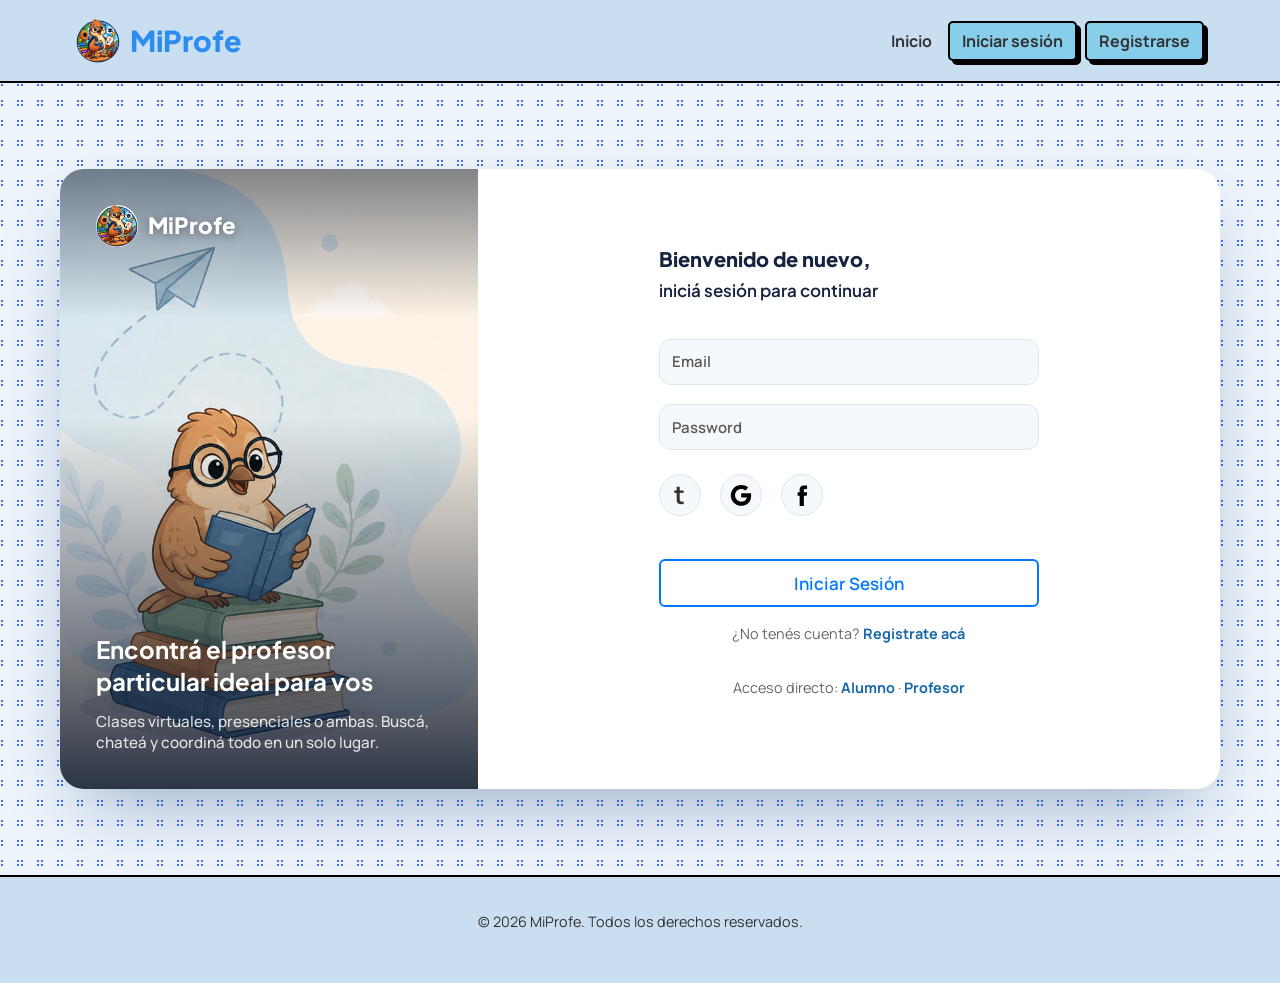
==== commit c4a11f48: "Agregué el navbar de Bootstrap a todo el sitio y pasé el main de profesor a componentes reales" ====
--- a/Login.html
+++ b/Login.html
@@ -2,6 +2,7 @@
 <html lang="en">
 <head>
   <meta charset="UTF-8">
+    <link href="https://cdn.jsdelivr.net/npm/bootstrap@5.3.8/dist/css/bootstrap.min.css" rel="stylesheet" integrity="sha384-sRIl4kxILFvY47J16cr9ZwB07vP4J8+LH7qKQnuqkuIAvNWLzeN8tE5YBujZqJLB" crossorigin="anonymous">
     <link rel="stylesheet" href="Estilo/style.css">
     <link rel="preconnect" href="https://fonts.googleapis.com">
     <link rel="preconnect" href="https://fonts.gstatic.com" crossorigin>
@@ -12,41 +13,28 @@
 </head>
 <body>
 <header>
-  <nav class="navbar">
+    <nav class="navbar navbar-expand-lg mi-navbar">
+      <div class="container-fluid">
 
-    <a href="index.html" class="logo">
-      <img src="./img/Logo_Principal.png" alt="">
-      MiProfe
-    </a>
+        <a href="index.html" class="navbar-brand mi-logo">
+          <img src="./img/Logo_Principal.png" alt="" width="44" height="44">
+          MiProfe
+        </a>
 
-    <!-- Botón hamburguesa -->
-    <input type="checkbox" id="menu-toggle">
+        <button class="navbar-toggler" type="button" data-bs-toggle="collapse" data-bs-target="#navPrincipal" aria-controls="navPrincipal" aria-expanded="false" aria-label="Abrir menú">
+          <span class="navbar-toggler-icon"></span>
+        </button>
 
-    <label for="menu-toggle" class="menu__button">
-      <span></span>
-      <span></span>
-    </label>
+        <div class="collapse navbar-collapse" id="navPrincipal">
+          <ul class="navbar-nav ms-lg-auto align-items-lg-center gap-lg-2 mt-3 mt-lg-0">
+            <li class="nav-item"><a class="nav-link" href="index.html">Inicio</a></li>
+            <li class="nav-item"><a class="btn mi-btn-login mt-2 mt-lg-0" href="Login.html">Iniciar sesión</a></li>
+            <li class="nav-item"><a class="btn mi-btn-register mt-2 mt-lg-0" href="Register.html">Registrarse</a></li>
+          </ul>
+        </div>
 
-    <!-- Menú -->
-    <ul class="nav-links">
-      <li>
-        <a href="index.html">Inicio</a>
-      </li>
-
-      <li>
-        <a href="Login.html" class="nav-login">
-          Iniciar sesión
-        </a>
-      </li>
-
-      <li>
-        <a href="Register.html" class="nav-register">
-          Registrarse
-        </a>
-      </li>
-    </ul>
-
-  </nav>
+      </div>
+    </nav>
 </header>
 
   <main class="Principal-Registro">
@@ -99,5 +87,6 @@
   <footer>
     <p>&copy; 2026 MiProfe. Todos los derechos reservados.</p>
   </footer>
+<script src="https://cdn.jsdelivr.net/npm/bootstrap@5.3.8/dist/js/bootstrap.bundle.min.js" integrity="sha384-FKyoEForCGlyvwx9Hj09JcYn3nv7wiPVlz7YYwJrWVcXK/BmnVDxM+D2scQbITxI" crossorigin="anonymous"></script>
 </body>
 </html>
--- a/Estilo/style.css
+++ b/Estilo/style.css
@@ -47,6 +47,39 @@
   ========================= */
 
   --border-radius: 5px;
+}
+
+/* =========================
+   TP3 - TEMA DE BOOTSTRAP
+   Pisa las variables que usa Bootstrap para que .btn, .card, .badge, etc.
+   salgan directo con los colores/bordes de la marca, sin tener que armar
+   una clase custom por cada componente nuevo.
+========================= */
+
+:root {
+  --bs-primary: var(--color-primary);
+  --bs-primary-rgb: 45, 140, 240;
+  --bs-secondary: var(--color-secondary);
+  --bs-secondary-rgb: 135, 206, 235;
+  --bs-success: var(--accent-verde);
+  --bs-danger: var(--accent-rojo);
+  --bs-warning: var(--accent-naranja);
+  --bs-body-color: var(--font-color);
+  --bs-body-font-family: var(--font-body);
+  --bs-border-radius: var(--border-radius);
+  --bs-border-radius-sm: var(--border-radius);
+  --bs-border-radius-lg: var(--border-radius);
+  --bs-card-border-width: 2px;
+  --bs-card-border-color: var(--border-color);
+}
+
+.btn {
+  border-width: 2px;
+  font-weight: 700;
+}
+
+.card {
+  box-shadow: var(--shadow);
 }
 body {
   font-family: var(--font-body);
@@ -60,16 +93,11 @@
 .title {
   font-family: var(--font-heading);
 }
-.nav-links a,
-.nav-login,
-.nav-register {
-  font-family: var(--font-body);
-  font-weight: 900;
-}
 /* =========================
-   NAVBAR
+   NAVBAR (TP2, reemplazado por Bootstrap)
 ========================= */
 
+/*
 header {
   width: 100%;
   background-color: var(--navbar-bg);
@@ -92,10 +120,6 @@
   background-color: var(--navbar-bg);
 }
 
-/* =========================
-   LOGO
-========================= */
-
 .logo {
   display: flex;
   align-items: center;
@@ -121,10 +145,6 @@
   line-height: 1;
 }
 
-/* =========================
-   LINKS
-========================= */
-
 .nav-links {
   display: flex;
   align-items: center;
@@ -150,10 +170,6 @@
 .nav-links a:hover {
   color: var(--color-primary);
 }
-
-/* =========================
-   BOTÓN LOGIN
-========================= */
 
 .nav-login {
   display: inline-block;
@@ -176,10 +192,6 @@
   box-shadow: 2px 2px var(--border-color);
 }
 
-/* =========================
-   BOTÓN REGISTRARSE
-========================= */
-
 .nav-register {
   display: inline-block;
 
@@ -205,10 +217,6 @@
   box-shadow: 2px 2px var(--border-color);
 }
 
-/* =========================
-   HAMBURGER MENU
-========================= */
-
 #menu-toggle {
   display: none;
 }
@@ -237,8 +245,6 @@
   transition: 0.2s ease;
 }
 
-/* Barras */
-
 .menu__button span {
   position: absolute;
 
@@ -260,10 +266,6 @@
   transform: translateY(4px);
 }
 
-/* =========================
-   HAMBURGER ABIERTO
-========================= */
-
 #menu-toggle:checked + .menu__button {
   background-color: var(--color-primary);
 }
@@ -278,6 +280,78 @@
 
 #menu-toggle:checked + .menu__button span:last-child {
   transform: rotate(-45deg);
+}
+*/
+
+/* =========================
+   NAVBAR BOOTSTRAP (TP3)
+========================= */
+
+.mi-navbar {
+  background-color: var(--navbar-bg);
+  border-bottom: 2px solid var(--border-color);
+  padding: 0.85rem 5vw;
+}
+
+.mi-logo {
+  display: flex;
+  align-items: center;
+  gap: 0.6rem;
+
+  font-family: var(--font-heading);
+  font-size: 1.8rem;
+  font-weight: 800;
+  color: var(--color-primary);
+}
+
+.mi-logo img {
+  border-radius: 50%;
+  object-fit: contain;
+}
+
+.mi-navbar .navbar-toggler {
+  border: 2px solid var(--border-color);
+  border-radius: var(--border-radius);
+  box-shadow: var(--shadow);
+}
+
+.mi-navbar .navbar-toggler:focus {
+  box-shadow: var(--shadow);
+}
+
+.mi-navbar .nav-link {
+  font-family: var(--font-body);
+  font-weight: 700;
+  color: var(--navbar-text);
+}
+
+.mi-navbar .nav-link:hover,
+.mi-navbar .nav-link.active {
+  color: var(--color-primary);
+}
+
+.mi-btn-cerrar-sesion,
+.mi-btn-login,
+.mi-btn-register {
+  border: 2px solid var(--border-color);
+  border-radius: var(--border-radius);
+
+  background-color: var(--color-secondary);
+  box-shadow: var(--shadow);
+
+  font-family: var(--font-body);
+  font-weight: 700;
+  color: var(--font-color);
+
+  transition: 0.15s ease;
+}
+
+.mi-btn-cerrar-sesion:hover,
+.mi-btn-login:hover,
+.mi-btn-register:hover {
+  color: var(--font-color);
+  transform: translate(2px, 2px);
+  box-shadow: 2px 2px var(--border-color);
 }
 
 /* Evita que el <ul> del botón afecte al nav */
@@ -423,9 +497,10 @@
 }
 
 /* =========================
-   TABLET / CELULAR
+   TABLET / CELULAR (TP2, reemplazado por Bootstrap)
 ========================= */
 
+/*
 @media (max-width: 768px) {
 
   .navbar {
@@ -437,14 +512,10 @@
     justify-content: space-between;
   }
 
-  /* Mostrar botón */
-
   .menu__button {
     display: flex;
   }
 
-  /* Ocultar menú */
-
 .nav-links {
   display: none;
 
@@ -459,8 +530,6 @@
 
   background-color: var(--navbar-bg);
 }
-
-  /* Mostrar menú */
 
   #menu-toggle:checked ~ .nav-links {
     display: flex;
@@ -482,6 +551,7 @@
   }
 
 }
+*/
 
 .Principal-Registro {
   min-height: 88vh;
@@ -1020,7 +1090,7 @@
   background-color: #ffffff;
   border: 2px solid var(--border-color);
   border-radius: var(--border-radius);
-  box-shadow: 8px 8px var(--border-color);
+  box-shadow: none;
 }
 
 .inicio-contenido > section {
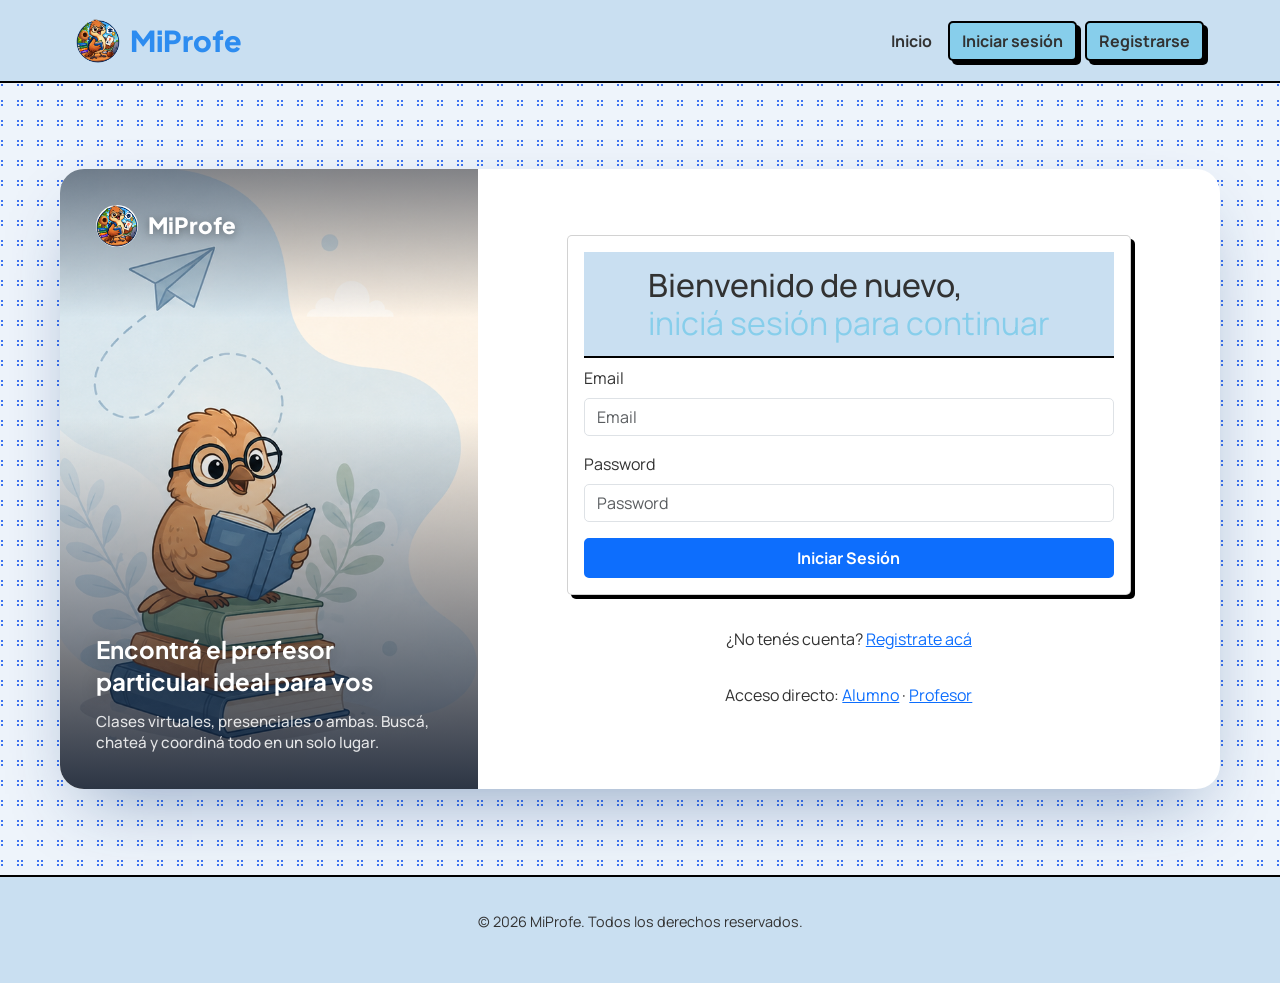
==== commit e5e2ea57: "Incorpore bootstrap a la parte principal de la pagina." ====
--- a/Login.html
+++ b/Login.html
@@ -56,29 +56,24 @@
 
       <div class="auth-panel">
         <!-- Mismo estilo que Register.html -->
-        <form class="form form--register form--login" action="#" method="post">
-          <div class="title">Bienvenido de nuevo,<br><span>iniciá sesión para continuar</span></div>
+       <form class="card" action="#" method="post">
+  <div class="card-body">
+    <h2 class="card-title">Bienvenido de nuevo,<br><span class="text-secondary fw-normal">iniciá sesión para continuar</span></h2>
 
-          <label for="email" class="sr-only">Email</label>
-          <input class="input" name="email" id="email" placeholder="Email" type="email">
+    <div class="mb-3">
+      <label for="email" class="form-label">Email</label>
+      <input class="form-control" name="email" id="email" placeholder="Email" type="email">
+    </div>
+    <div class="mb-3">
+      <label for="password" class="form-label">Password</label>
+      <input class="form-control" name="password" id="password" placeholder="Password" type="password">
+    </div>
 
-          <label for="password" class="sr-only">Password</label>
-          <input class="input" name="password" id="password" placeholder="Password" type="password">
-
-          <div class="login-with">
-            <div class="button-log"><b>t</b></div>
-            <div class="button-log">
-              <svg xmlns:xlink="http://www.w3.org/1999/xlink" xmlns="http://www.w3.org/2000/svg" xml:space="preserve" width="56.6934px" viewBox="0 0 56.6934 56.6934" version="1.1" style="enable-background:new 0 0 56.6934 56.6934;" id="Layer_1" height="56.6934px" class="icon"><path d="M51.981,24.4812c-7.7173-0.0038-15.4346-0.0019-23.1518-0.001c0.001,3.2009-0.0038,6.4018,0.0019,9.6017  c4.4693-0.001,8.9386-0.0019,13.407,0c-0.5179,3.0673-2.3408,5.8723-4.9258,7.5991c-1.625,1.0926-3.492,1.8018-5.4168,2.139  c-1.9372,0.3306-3.9389,0.3729-5.8713-0.0183c-1.9651-0.3921-3.8409-1.2108-5.4773-2.3649  c-2.6166-1.8383-4.6135-4.5279-5.6388-7.5549c-1.0484-3.0788-1.0561-6.5046,0.0048-9.5805  c0.7361-2.1679,1.9613-4.1705,3.5708-5.8002c1.9853-2.0324,4.5664-3.4853,7.3473-4.0811c2.3812-0.5083,4.8921-0.4113,7.2234,0.294  c1.9815,0.6016,3.8082,1.6874,5.3044,3.1163c1.5125-1.5039,3.0173-3.0164,4.527-4.5231c0.7918-0.811,1.624-1.5865,2.3908-2.4196  c-2.2928-2.1218-4.9805-3.8274-7.9172-4.9056C32.0723,4.0363,26.1097,3.995,20.7871,5.8372  C14.7889,7.8907,9.6815,12.3763,6.8497,18.0459c-0.9859,1.9536-1.7057,4.0388-2.1381,6.1836  C3.6238,29.5732,4.382,35.2707,6.8468,40.1378c1.6019,3.1768,3.8985,6.001,6.6843,8.215c2.6282,2.0958,5.6916,3.6439,8.9396,4.5078  c4.0984,1.0993,8.461,1.0743,12.5864,0.1355c3.7284-0.8581,7.256-2.6397,10.0725-5.24c2.977-2.7358,5.1006-6.3403,6.2249-10.2138  C52.5807,33.3171,52.7498,28.8064,51.981,24.4812z"></path></svg>
-            </div>
-            <div class="button-log">
-              <svg class="icon" height="56.693px" id="Layer_1" version="1.1" viewBox="0 0 56.693 56.693" width="56.693px" xml:space="preserve" xmlns="http://www.w3.org/2000/svg" xmlns:xlink="http://www.w3.org/1999/xlink"><path d="M40.43,21.739h-7.645v-5.014c0-1.883,1.248-2.322,2.127-2.322c0.877,0,5.395,0,5.395,0V6.125l-7.43-0.029  c-8.248,0-10.125,6.174-10.125,10.125v5.518h-4.77v8.53h4.77c0,10.947,0,24.137,0,24.137h10.033c0,0,0-13.32,0-24.137h6.77  L40.43,21.739z"></path></svg>
-            </div>
-          </div>
-
-          <button type="submit" class="button-confirm">Iniciar Sesión</button>
-        </form>
-        <p class="auth-switch">¿No tenés cuenta? <a href="Register.html">Registrate acá</a></p>
-        <p class="auth-switch">Acceso directo: <a href="alumno/principalAlumno.html">Alumno</a> · <a href="profesor/PrincipalProfesor.html">Profesor</a></p>
+    <button type="submit" class="btn btn-primary w-100">Iniciar Sesión</button>
+  </div>
+</form>
+   <p class="text-center mt-3">¿No tenés cuenta? <a href="Register.html">Registrate acá</a></p>
+   <p class="text-center">Acceso directo: <a href="alumno/principalAlumno.html">Alumno</a> · <a href="profesor/PrincipalProfesor.html">Profesor</a></p>
       </div>
 
     </div>
--- a/Estilo/style.css
+++ b/Estilo/style.css
@@ -90,9 +90,9 @@
 h2,
 h3,
 .logo,
-.title {
+/* .title {
   font-family: var(--font-heading);
-}
+} */
 /* =========================
    NAVBAR (TP2, reemplazado por Bootstrap)
 ========================= */
@@ -360,7 +360,7 @@
   margin: 0;
   padding: 0;
 }
-.form {
+/* .form {
   --input-focus: var(--color-primary);
   --font-color: var(--font-color);
   --font-color-sub: var(--font-color-sub);
@@ -382,14 +382,14 @@
   border-radius: var(--border-radius);
   border: 2px solid var(--border-color);
   box-shadow: var(--shadow);
-}
-
-.title {
+} */
+
+/* .title {
   color: var(--font-color);
   font-weight: 900;
   font-size: 20px;
   margin-bottom: 1rem;
-}
+} */
 
 .title span {
   color: var(--font-color-sub);
@@ -397,7 +397,7 @@
   font-size: 17px;
 }
 
-.input {
+/* .input {
   width: 100%;
   height: 45px;
 
@@ -413,7 +413,7 @@
 
   padding: 0.5rem 0.75rem;
   outline: none;
-}
+} */
 
 .input::placeholder {
   color: var(--font-color-sub);
@@ -461,7 +461,7 @@
   transform: translate(3px, 3px);
 }
 
-.button-confirm {
+/* .button-confirm {
   margin: 1.5rem auto 0 auto;
 
   width: 130px;
@@ -478,7 +478,7 @@
   color: var(--font-color);
 
   cursor: pointer;
-}
+} */
 
 footer {
   min-height: 12vh;
@@ -907,22 +907,22 @@
   cursor: pointer;
 }
 
-.form-fields {
+/* .form-fields {
   width: 100%;
 
   display: grid;
   grid-template-columns: 1fr 1fr;
   align-items: start;
   gap: 1rem 1.2rem;
-}
+} */
 
 /* Elementos que ocupan las 2 columnas dentro de .form-fields */
-.form-fields .form-subtitle,
+/* .form-fields .form-subtitle,
 .form-fields textarea.input,
 .form-fields .option-group,
 .form-fields .field-wide {
   grid-column: 1 / -1;
-}
+} */
 
 @media (max-width: 560px) {
   .form-fields {
@@ -943,7 +943,7 @@
   letter-spacing: 0.04em;
   text-transform: uppercase;
   color: var(--color-primary-dark);
-}
+} 
 
 .form select.input {
   cursor: pointer;
@@ -972,7 +972,7 @@
 }
 
 /* Grupo de opciones (radios/checkboxes): selección de rol, modalidad, etc. */
-.option-group {
+/* .option-group {
   width: 100%;
 
   border: 2px solid var(--border-color);
@@ -982,7 +982,7 @@
   box-shadow: var(--shadow);
 
   padding: 0.75rem 1rem 0.9rem;
-}
+} */
 
 .option-group legend {
   margin-left: -0.3rem;
@@ -993,14 +993,14 @@
   color: var(--font-color-sub);
 }
 
-.option-list {
+/* .option-list {
   display: flex;
   flex-wrap: wrap;
   gap: 0.9rem;
   margin-top: 0.5rem;
-}
-
-.option-item {
+} */
+
+/* .option-item {
   display: flex;
   align-items: center;
   gap: 0.4rem;
@@ -1010,7 +1010,7 @@
   color: var(--font-color);
 
   cursor: pointer;
-}
+} */
 
 .option-item input {
   width: 16px;
@@ -1020,7 +1020,7 @@
   cursor: pointer;
 }
 
-.terms-check {
+/* .terms-check {
   display: flex;
   align-items: flex-start;
   gap: 0.6rem;
@@ -1029,7 +1029,7 @@
   color: var(--font-color-sub);
 
   cursor: pointer;
-}
+} */
 
 .terms-check input {
   flex-shrink: 0;
@@ -1099,7 +1099,7 @@
   margin: 0 auto;
 }
 
-.badge {
+/* .badge {
   display: inline-block;
 
   padding: 0.4rem 0.9rem;
@@ -1112,7 +1112,7 @@
   font-size: 0.8rem;
   font-weight: 700;
   color: var(--font-color);
-}
+} */
 
 .badge--center {
   display: block;
@@ -1122,12 +1122,12 @@
 
 /* --- Hero --- */
 
-.hero {
+/* .hero {
   display: grid;
   grid-template-columns: 1.1fr 0.9fr;
   align-items: center;
   gap: 3rem;
-}
+} */
 
 .hero-content {
   display: flex;
@@ -1261,7 +1261,7 @@
   background-color: var(--color-secondary);
 }
 
-.profile-card {
+/* .profile-card {
   position: relative;
   z-index: 1;
 
@@ -1276,14 +1276,14 @@
   border: 2px solid var(--border-color);
   border-radius: var(--border-radius);
   box-shadow: var(--shadow);
-}
-
-.profile-card-top,
+} */
+
+/* .profile-card-top,
 .profe-card .profile-card-top {
   display: flex;
   align-items: center;
   gap: 0.7rem;
-}
+} */
 
 .avatar {
   flex-shrink: 0;
@@ -1419,11 +1419,11 @@
 
 /* --- Beneficios --- */
 
-.beneficios {
+/* .beneficios {
   display: grid;
   grid-template-columns: repeat(3, 1fr);
   gap: 1.5rem;
-}
+} */
 
 .beneficios article {
   display: flex;
@@ -1438,7 +1438,7 @@
   background-color: #ffffff;
   box-shadow: var(--shadow);
 }
-
+/* 
 .beneficio-icon {
   display: flex;
   align-items: center;
@@ -1451,7 +1451,7 @@
   border-radius: 50%;
 
   background-color: var(--color-secondary);
-}
+} */
 
 .beneficio-icon svg {
   width: 20px;
@@ -1474,18 +1474,18 @@
   text-align: center;
 }
 
-.como-funciona h2 {
+/* .como-funciona h2 {
   font-size: 1.7rem;
   margin-bottom: 2rem;
-}
-
-.pasos {
+} */
+
+/* .pasos {
   display: grid;
   grid-template-columns: repeat(3, 1fr);
   gap: 1.5rem;
 
   text-align: left;
-}
+} */
 
 .pasos article {
   padding: 1.5rem;
@@ -1497,7 +1497,7 @@
   box-shadow: var(--shadow);
 }
 
-.paso-num {
+/* .paso-num {
   display: block;
   margin-bottom: 0.75rem;
 
@@ -1505,7 +1505,7 @@
   font-size: 1.8rem;
   font-weight: 800;
   color: var(--color-primary);
-}
+} */
 
 .pasos h3 {
   font-size: 1.05rem;
@@ -1524,11 +1524,11 @@
   font-size: 1.6rem;
 }
 
-.materias-grid {
+/* .materias-grid {
   display: grid;
   grid-template-columns: repeat(4, 1fr);
   gap: 1rem;
-}
+} */
 
 .materias-grid a {
   padding: 0.9rem 1rem;
@@ -1560,7 +1560,7 @@
 
 /* --- Profesores destacados --- */
 
-.destacados-header {
+/* .destacados-header {
   display: flex;
   align-items: baseline;
   justify-content: space-between;
@@ -1588,9 +1588,9 @@
   display: grid;
   grid-template-columns: repeat(3, 1fr);
   gap: 1.5rem;
-}
-
-.profe-card {
+} */
+
+/* .profe-card {
   display: flex;
   flex-direction: column;
   gap: 0.9rem;
@@ -1602,25 +1602,25 @@
 
   background-color: #ffffff;
   box-shadow: var(--shadow);
-}
-
-.profe-quote {
+} */
+
+/* .profe-quote {
   font-size: 0.85rem;
   font-style: italic;
   color: var(--font-color-sub);
-}
-
-.profe-card .profile-card-bottom a {
+} */
+
+/* .profe-card .profile-card-bottom a {
   display: none;
-}
+} */
 
 /* --- CTA final --- */
 
-.cta {
+/* .cta {
   display: grid;
   grid-template-columns: 1fr 1fr;
   gap: 1.5rem;
-}
+} */
 
 .cta-box {
   padding: 2rem;
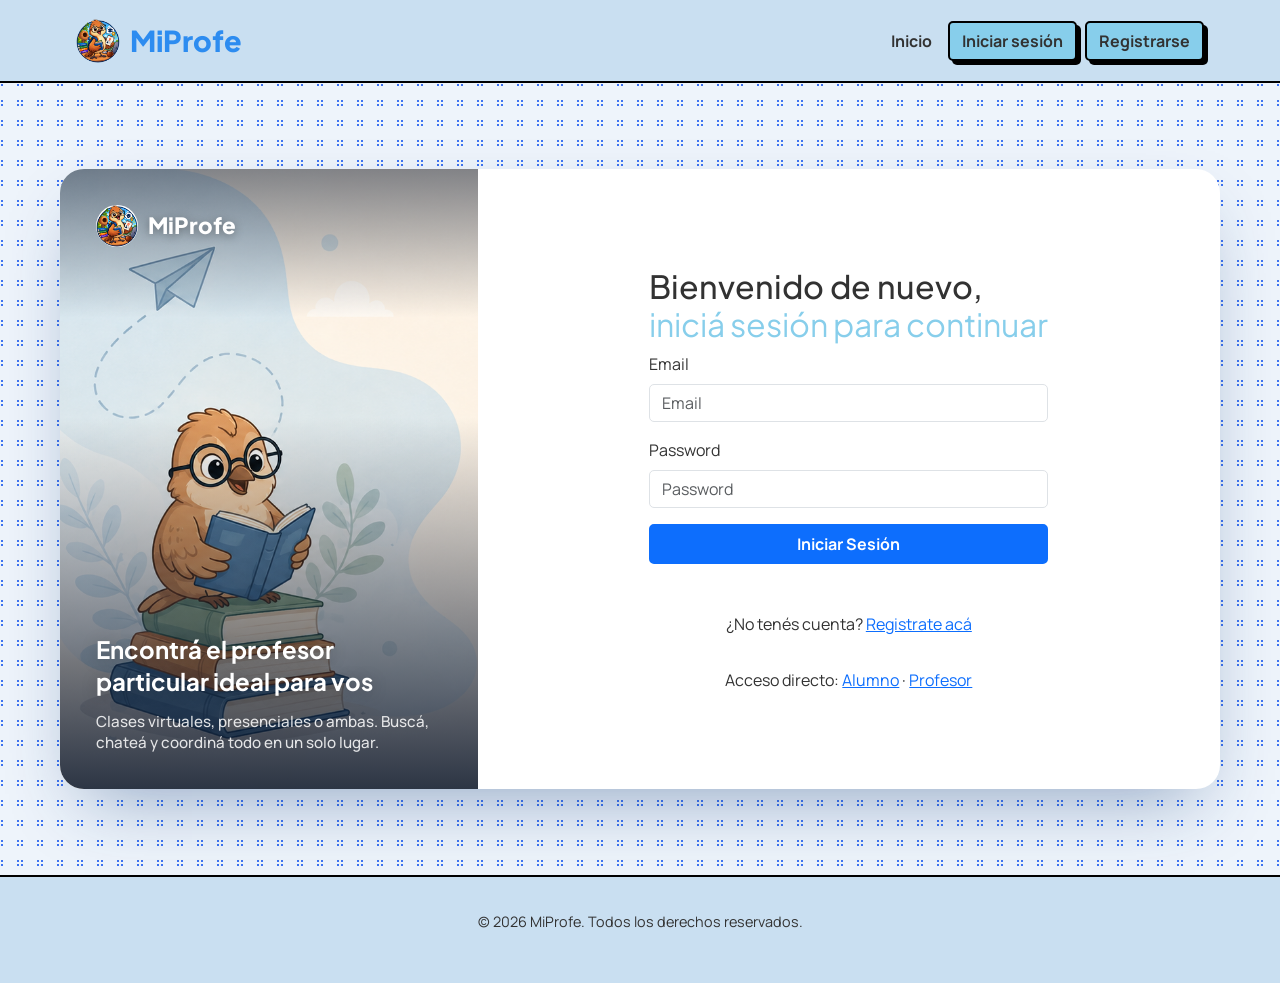
==== commit 7631aace: "Agrego SEO basico y actualizo el README" ====
--- a/Login.html
+++ b/Login.html
@@ -1,5 +1,5 @@
 <!DOCTYPE html>
-<html lang="en">
+<html lang="es">
 <head>
   <meta charset="UTF-8">
     <link href="https://cdn.jsdelivr.net/npm/bootstrap@5.3.8/dist/css/bootstrap.min.css" rel="stylesheet" integrity="sha384-sRIl4kxILFvY47J16cr9ZwB07vP4J8+LH7qKQnuqkuIAvNWLzeN8tE5YBujZqJLB" crossorigin="anonymous">
--- a/Estilo/style.css
+++ b/Estilo/style.css
@@ -81,6 +81,16 @@
 .card {
   box-shadow: var(--shadow);
 }
+
+/* El panel de Login/Register ya tiene su propio look (borde suave,
+   sombra difuminada en .auth-layout) - el form no debe llevar el
+   borde/sombra dura de .card para no duplicar caja ni cortarse con
+   el overflow:hidden del panel. */
+.auth-panel .card {
+  border: none;
+  box-shadow: none;
+  background: transparent;
+}
 body {
   font-family: var(--font-body);
   color: var(--font-color);
@@ -90,9 +100,10 @@
 h2,
 h3,
 .logo,
-/* .title {
+.title {
   font-family: var(--font-heading);
-} */
+}
+
 /* =========================
    NAVBAR (TP2, reemplazado por Bootstrap)
 ========================= */
@@ -360,7 +371,7 @@
   margin: 0;
   padding: 0;
 }
-/* .form {
+.form {
   --input-focus: var(--color-primary);
   --font-color: var(--font-color);
   --font-color-sub: var(--font-color-sub);
@@ -382,14 +393,14 @@
   border-radius: var(--border-radius);
   border: 2px solid var(--border-color);
   box-shadow: var(--shadow);
-} */
-
-/* .title {
+}
+
+.title {
   color: var(--font-color);
   font-weight: 900;
   font-size: 20px;
   margin-bottom: 1rem;
-} */
+}
 
 .title span {
   color: var(--font-color-sub);
@@ -1257,8 +1268,9 @@
 
   border: 2px solid var(--border-color);
   border-radius: 24px;
-
-  background-color: var(--color-secondary);
+  box-shadow: var(--shadow);
+
+  background-color: #eef0f2;
 }
 
 /* .profile-card {
@@ -1304,6 +1316,14 @@
   font-weight: 800;
   font-size: 0.85rem;
   color: var(--font-color);
+
+  overflow: hidden;
+}
+
+.avatar img {
+  width: 100%;
+  height: 100%;
+  object-fit: cover;
 }
 
 .profile-card-info {
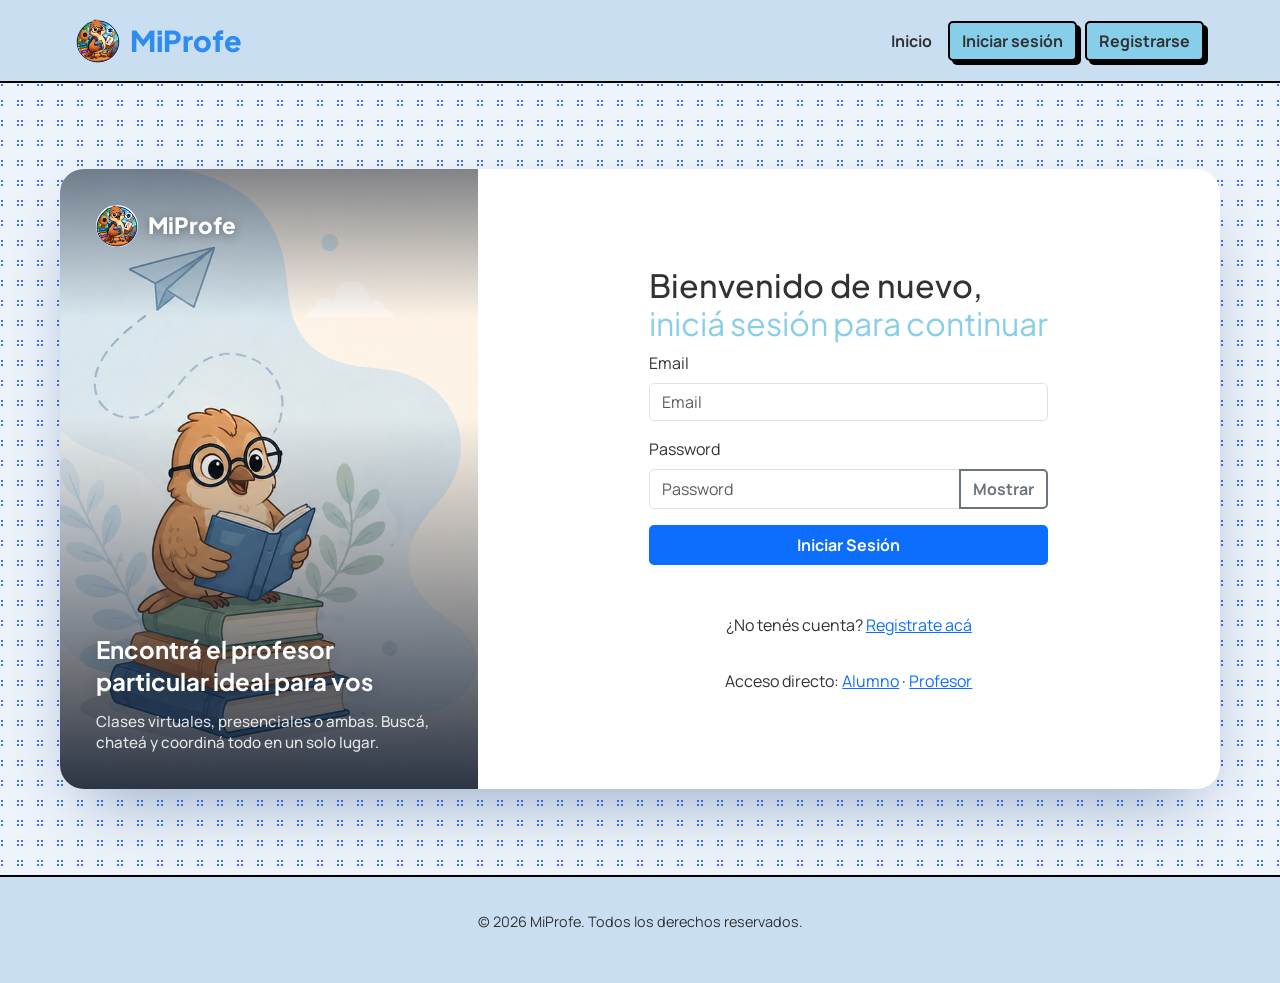
==== commit 4423c12f: "Conecto el HTML que faltaba para que funcione el JS de alumno y principal" ====
--- a/Login.html
+++ b/Login.html
@@ -62,11 +62,14 @@
 
     <div class="mb-3">
       <label for="email" class="form-label">Email</label>
-      <input class="form-control" name="email" id="email" placeholder="Email" type="email">
+      <input class="form-control" name="email" id="email" placeholder="Email" type="email" required>
     </div>
     <div class="mb-3">
       <label for="password" class="form-label">Password</label>
-      <input class="form-control" name="password" id="password" placeholder="Password" type="password">
+      <div class="input-group">
+        <input class="form-control" name="password" id="password" placeholder="Password" type="password" required>
+        <button class="btn btn-outline-secondary" type="button" data-toggle-password="password">Mostrar</button>
+      </div>
     </div>
 
     <button type="submit" class="btn btn-primary w-100">Iniciar Sesión</button>
@@ -83,5 +86,6 @@
     <p>&copy; 2026 MiProfe. Todos los derechos reservados.</p>
   </footer>
 <script src="https://cdn.jsdelivr.net/npm/bootstrap@5.3.8/dist/js/bootstrap.bundle.min.js" integrity="sha384-FKyoEForCGlyvwx9Hj09JcYn3nv7wiPVlz7YYwJrWVcXK/BmnVDxM+D2scQbITxI" crossorigin="anonymous"></script>
+<script src="js/principal.js"></script>
 </body>
 </html>
